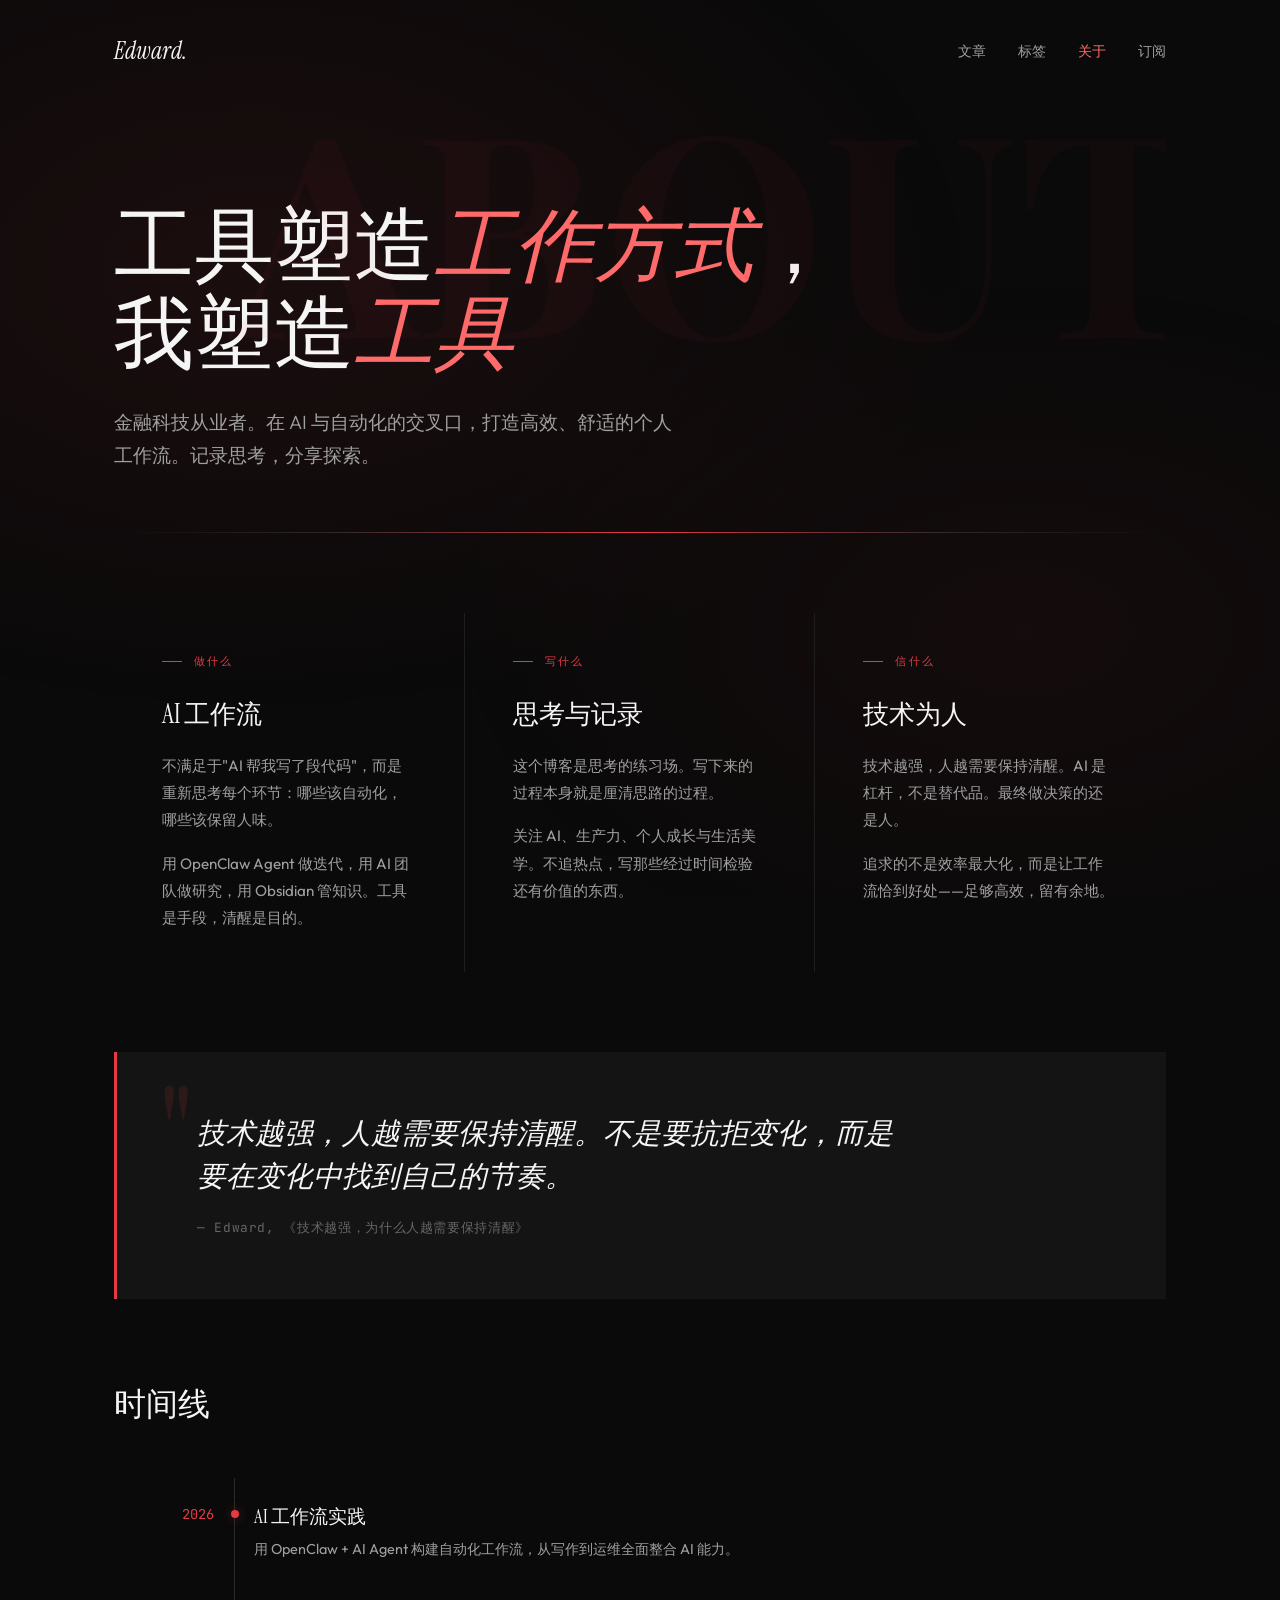
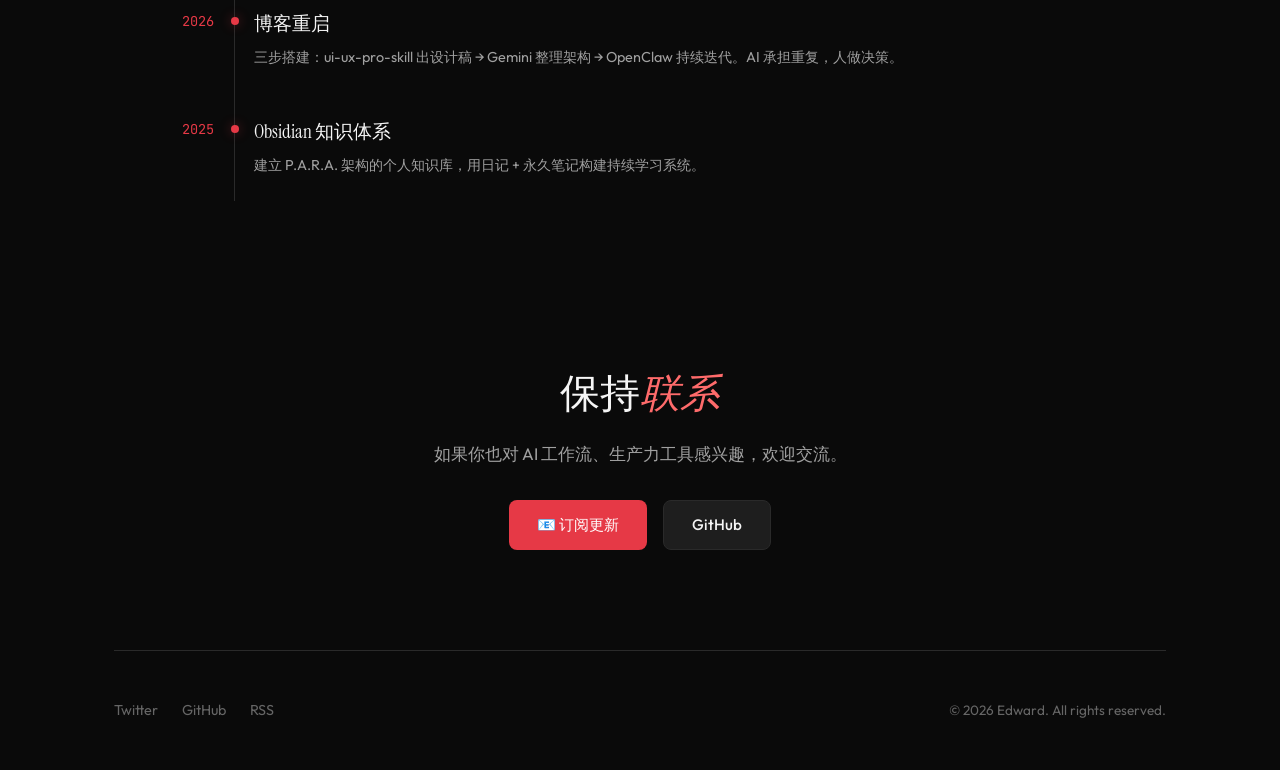
==== about.html @ d6efd21b "add: about page (editorial split design)" ====
<!DOCTYPE html>
<html lang="zh-CN">
<head>
  <meta charset="UTF-8">
  <meta name="viewport" content="width=device-width, initial-scale=1.0">
  <title>关于 Edward - Edward's Blog</title>
  <link rel="preconnect" href="https://fonts.googleapis.com">
  <link rel="preconnect" href="https://fonts.gstatic.com" crossorigin>
  <link href="https://fonts.googleapis.com/css2?family=Instrument+Serif:ital@0;1&family=Outfit:wght@300;400;500;600&family=Playfair+Display:ital,wght@0,700;1,700&family=JetBrains+Mono:wght@400;500&display=swap" rel="stylesheet">
  <link rel="stylesheet" href="assets/style.css">
  <style>
    /* ===== About Page — Editorial Split ===== */
    
    /* Override container for full-bleed sections */
    .about-page { padding: 0; }
    
    /* --- Hero: Oversized Title --- */
    .about-hero {
      padding: 100px 0 60px;
      position: relative;
      overflow: hidden;
    }
    .about-hero::before {
      content: 'ABOUT';
      position: absolute;
      top: -20px;
      right: -40px;
      font-family: 'Playfair Display', serif;
      font-size: clamp(8rem, 22vw, 20rem);
      font-weight: 700;
      color: rgba(230, 57, 70, 0.04);
      line-height: 1;
      pointer-events: none;
      user-select: none;
    }
    .about-hero-content {
      max-width: 800px;
    }
    .about-hero h1 {
      font-family: 'Instrument Serif', Georgia, serif;
      font-size: clamp(2.8rem, 7vw, 5rem);
      font-weight: 400;
      line-height: 1.1;
      margin-bottom: 28px;
    }
    .about-hero h1 em {
      font-style: italic;
      color: #ff6b6b;
    }
    .about-hero .tagline {
      font-size: 1.2rem;
      color: #a0a0a0;
      font-weight: 300;
      max-width: 560px;
      line-height: 1.7;
    }

    /* --- Divider: Animated Line --- */
    .about-divider {
      height: 1px;
      background: linear-gradient(90deg, transparent 0%, #2a2a2a 20%, #e63946 50%, #2a2a2a 80%, transparent 100%);
      margin: 0 auto;
      max-width: 1100px;
      opacity: 0;
      animation: fadeSlideIn 1s ease 0.6s forwards;
    }

    /* --- Three Column Grid --- */
    .about-grid {
      display: grid;
      grid-template-columns: 1fr 1fr 1fr;
      gap: 0;
      padding: 80px 0;
    }
    .about-col {
      padding: 40px 48px;
      border-right: 1px solid #1e1e1e;
      opacity: 0;
      transform: translateY(24px);
      animation: fadeSlideUp 0.7s ease forwards;
    }
    .about-col:nth-child(1) { animation-delay: 0.8s; }
    .about-col:nth-child(2) { animation-delay: 1.0s; }
    .about-col:nth-child(3) { animation-delay: 1.2s; border-right: none; }
    
    .about-col-label {
      font-family: 'JetBrains Mono', monospace;
      font-size: 0.7rem;
      text-transform: uppercase;
      letter-spacing: 0.2em;
      color: #e63946;
      margin-bottom: 24px;
      display: flex;
      align-items: center;
      gap: 12px;
    }
    .about-col-label::before {
      content: '';
      width: 20px;
      height: 1px;
      background: #e63946;
    }
    .about-col h3 {
      font-family: 'Instrument Serif', Georgia, serif;
      font-size: 1.6rem;
      font-weight: 400;
      margin-bottom: 16px;
      color: #f5f5f5;
    }
    .about-col p {
      color: #a0a0a0;
      font-size: 0.95rem;
      line-height: 1.8;
      margin-bottom: 16px;
    }
    .about-col p:last-child { margin-bottom: 0; }

    /* --- Quote Block --- */
    .about-quote {
      background: #141414;
      border-left: 3px solid #e63946;
      padding: 60px 80px;
      margin: 0;
      position: relative;
    }
    .about-quote::before {
      content: '"';
      font-family: 'Playfair Display', serif;
      font-size: 8rem;
      color: rgba(230, 57, 70, 0.12);
      position: absolute;
      top: 10px;
      left: 40px;
      line-height: 1;
    }
    .about-quote blockquote {
      font-family: 'Instrument Serif', Georgia, serif;
      font-size: 1.8rem;
      font-style: italic;
      line-height: 1.5;
      color: #f5f5f5;
      max-width: 700px;
      position: relative;
      z-index: 1;
    }
    .about-quote cite {
      display: block;
      margin-top: 20px;
      font-family: 'JetBrains Mono', monospace;
      font-style: normal;
      font-size: 0.8rem;
      color: #666;
      letter-spacing: 0.05em;
    }

    /* --- Timeline --- */
    .about-timeline {
      padding: 80px 0;
    }
    .about-timeline h2 {
      font-family: 'Instrument Serif', Georgia, serif;
      font-size: 2rem;
      font-weight: 400;
      margin-bottom: 48px;
      color: #f5f5f5;
    }
    .timeline-list {
      list-style: none;
      padding: 0;
      position: relative;
    }
    .timeline-list::before {
      content: '';
      position: absolute;
      left: 120px;
      top: 0;
      bottom: 0;
      width: 1px;
      background: #2a2a2a;
    }
    .timeline-item {
      display: grid;
      grid-template-columns: 100px 1fr;
      gap: 40px;
      padding: 24px 0;
      align-items: start;
    }
    .timeline-year {
      font-family: 'JetBrains Mono', monospace;
      font-size: 0.85rem;
      color: #e63946;
      text-align: right;
      padding-top: 2px;
      position: relative;
    }
    .timeline-year::after {
      content: '';
      position: absolute;
      right: -25px;
      top: 8px;
      width: 8px;
      height: 8px;
      border-radius: 50%;
      background: #e63946;
      box-shadow: 0 0 12px rgba(230, 57, 70, 0.4);
    }
    .timeline-content h4 {
      font-family: 'Instrument Serif', Georgia, serif;
      font-size: 1.2rem;
      font-weight: 400;
      color: #f5f5f5;
      margin-bottom: 6px;
    }
    .timeline-content p {
      color: #a0a0a0;
      font-size: 0.9rem;
      line-height: 1.6;
    }

    /* --- Footer CTA --- */
    .about-cta {
      text-align: center;
      padding: 80px 0 100px;
    }
    .about-cta h2 {
      font-family: 'Instrument Serif', Georgia, serif;
      font-size: 2.5rem;
      font-weight: 400;
      margin-bottom: 16px;
    }
    .about-cta h2 em {
      font-style: italic;
      color: #ff6b6b;
    }
    .about-cta p {
      color: #a0a0a0;
      font-size: 1.05rem;
      margin-bottom: 32px;
    }
    .about-cta-links {
      display: flex;
      justify-content: center;
      gap: 16px;
    }
    .about-cta-links a {
      display: inline-flex;
      align-items: center;
      gap: 8px;
      padding: 12px 28px;
      border-radius: 8px;
      text-decoration: none;
      font-size: 0.95rem;
      font-weight: 500;
      transition: all 0.25s ease;
    }
    .about-cta-links a.primary {
      background: #e63946;
      color: white;
    }
    .about-cta-links a.primary:hover {
      background: #ff6b6b;
      transform: translateY(-2px);
      box-shadow: 0 8px 24px rgba(230, 57, 70, 0.3);
    }
    .about-cta-links a.secondary {
      background: #1e1e1e;
      color: #f5f5f5;
      border: 1px solid #2a2a2a;
    }
    .about-cta-links a.secondary:hover {
      border-color: #ff6b6b;
      color: #ff6b6b;
      transform: translateY(-2px);
    }

    /* --- Animations --- */
    @keyframes fadeSlideUp {
      to { opacity: 1; transform: translateY(0); }
    }
    @keyframes fadeSlideIn {
      to { opacity: 1; }
    }

    /* --- Responsive --- */
    @media (max-width: 900px) {
      .about-grid {
        grid-template-columns: 1fr;
      }
      .about-col {
        border-right: none;
        border-bottom: 1px solid #1e1e1e;
        padding: 32px 24px;
      }
      .about-col:last-child { border-bottom: none; }
      .about-quote {
        padding: 48px 32px;
      }
      .about-quote::before {
        font-size: 5rem;
        left: 20px;
        top: 20px;
      }
      .about-quote blockquote {
        font-size: 1.4rem;
      }
      .timeline-list::before { left: 16px; }
      .timeline-item {
        grid-template-columns: 1fr;
        gap: 8px;
        padding-left: 40px;
      }
      .timeline-year {
        text-align: left;
      }
      .timeline-year::after {
        left: -28px;
        right: auto;
      }
      .about-hero::before {
        font-size: 6rem;
        right: -10px;
      }
    }
  </style>
</head>
<body>
  <div class="container">
    <header>
      <a href="index.html" class="logo">Edward.</a>
      <nav>
        <a href="index.html#posts">文章</a>
        <a href="tags.html">标签</a>
        <a href="about.html" class="active">关于</a>
        <a href="index.html#newsletter">订阅</a>
      </nav>
    </header>

    <main class="about-page">
      <!-- Hero -->
      <section class="about-hero">
        <div class="about-hero-content">
          <h1>工具塑造<em>工作方式</em>，<br>我塑造<em>工具</em></h1>
          <p class="tagline">金融科技从业者。在 AI 与自动化的交叉口，打造高效、舒适的个人工作流。记录思考，分享探索。</p>
        </div>
      </section>

      <div class="about-divider"></div>

      <!-- Three Columns -->
      <section class="about-grid">
        <div class="about-col">
          <div class="about-col-label">做什么</div>
          <h3>AI 工作流</h3>
          <p>不满足于"AI 帮我写了段代码"，而是重新思考每个环节：哪些该自动化，哪些该保留人味。</p>
          <p>用 OpenClaw Agent 做迭代，用 AI 团队做研究，用 Obsidian 管知识。工具是手段，清醒是目的。</p>
        </div>
        <div class="about-col">
          <div class="about-col-label">写什么</div>
          <h3>思考与记录</h3>
          <p>这个博客是思考的练习场。写下来的过程本身就是厘清思路的过程。</p>
          <p>关注 AI、生产力、个人成长与生活美学。不追热点，写那些经过时间检验还有价值的东西。</p>
        </div>
        <div class="about-col">
          <div class="about-col-label">信什么</div>
          <h3>技术为人</h3>
          <p>技术越强，人越需要保持清醒。AI 是杠杆，不是替代品。最终做决策的还是人。</p>
          <p>追求的不是效率最大化，而是让工作流恰到好处——足够高效，留有余地。</p>
        </div>
      </section>

      <!-- Quote -->
      <section class="about-quote">
        <blockquote>
          技术越强，人越需要保持清醒。不是要抗拒变化，而是要在变化中找到自己的节奏。
        </blockquote>
        <cite>— Edward, 《技术越强，为什么人越需要保持清醒》</cite>
      </section>

      <!-- Timeline -->
      <section class="about-timeline container">
        <h2>时间线</h2>
        <ul class="timeline-list">
          <li class="timeline-item">
            <span class="timeline-year">2026</span>
            <div class="timeline-content">
              <h4>AI 工作流实践</h4>
              <p>用 OpenClaw + AI Agent 构建自动化工作流，从写作到运维全面整合 AI 能力。</p>
            </div>
          </li>
          <li class="timeline-item">
            <span class="timeline-year">2026</span>
            <div class="timeline-content">
              <h4>博客重启</h4>
              <p>三步搭建：ui-ux-pro-skill 出设计稿 → Gemini 整理架构 → OpenClaw 持续迭代。AI 承担重复，人做决策。</p>
            </div>
          </li>
          <li class="timeline-item">
            <span class="timeline-year">2025</span>
            <div class="timeline-content">
              <h4>Obsidian 知识体系</h4>
              <p>建立 P.A.R.A. 架构的个人知识库，用日记 + 永久笔记构建持续学习系统。</p>
            </div>
          </li>
        </ul>
      </section>

      <!-- CTA -->
      <section class="about-cta">
        <h2>保持<em>联系</em></h2>
        <p>如果你也对 AI 工作流、生产力工具感兴趣，欢迎交流。</p>
        <div class="about-cta-links">
          <a href="index.html#newsletter" class="primary">📧 订阅更新</a>
          <a href="https://github.com/edwardqiu1976" class="secondary" target="_blank">GitHub</a>
        </div>
      </section>
    </main>

    <footer>
      <div class="footer-links">
        <a href="#">Twitter</a>
        <a href="https://github.com/edwardqiu1976" target="_blank">GitHub</a>
        <a href="feed.xml">RSS</a>
      </div>
      <div class="copyright">© 2026 Edward. All rights reserved.</div>
    </footer>
  </div>
</body>
</html>
---- assets/style.css ----
:root {
  --bg-primary: #0a0a0a;
  --bg-secondary: #141414;
  --bg-tertiary: #1e1e1e;
  --text-primary: #f5f5f5;
  --text-secondary: #a0a0a0;
  --text-muted: #666666;
  --accent: #e63946;
  --accent-subtle: #ff6b6b;
  --border: #2a2a2a;
  --font-display: 'Instrument Serif', Georgia, serif;
  --font-body: 'Outfit', system-ui, sans-serif;
}
* { margin: 0; padding: 0; box-sizing: border-box; }
html { scroll-behavior: smooth; }
body {
  font-family: var(--font-body);
  background: var(--bg-primary);
  color: var(--text-primary);
  line-height: 1.6;
  min-height: 100vh;
}
body::before {
  content: '';
  position: fixed;
  top: 0; left: 0; width: 100%; height: 100%;
  background-image: radial-gradient(ellipse at 20% 30%, rgba(230, 57, 70, 0.08) 0%, transparent 50%),
    radial-gradient(ellipse at 80% 70%, rgba(230, 57, 70, 0.05) 0%, transparent 40%);
  pointer-events: none;
  z-index: -1;
}
.container { max-width: 1100px; margin: 0 auto; padding: 0 24px; }
header { padding: 32px 0; display: flex; justify-content: space-between; align-items: center; }
.logo { font-family: var(--font-display); font-size: 1.5rem; font-style: italic; color: var(--text-primary); text-decoration: none; }
nav { display: flex; gap: 32px; }
nav a { color: var(--text-secondary); text-decoration: none; font-size: 0.9rem; font-weight: 400; transition: color 0.2s ease; }
nav a:hover { color: var(--text-primary); }
.hero { padding: 80px 0 120px; }
.hero h1 { font-family: var(--font-display); font-size: clamp(3rem, 8vw, 5.5rem); font-weight: 400; line-height: 1.1; margin-bottom: 24px; max-width: 800px; }
.hero h1 em { font-style: italic; color: var(--accent-subtle); }
.hero p { font-size: 1.25rem; color: var(--text-secondary); max-width: 600px; font-weight: 300; }
.bento-grid { display: grid; grid-template-columns: repeat(12, 1fr); gap: 16px; padding: 40px 0 120px; }
.bento-item { background: var(--bg-secondary); border: 1px solid var(--border); border-radius: 12px; padding: 32px; transition: transform 0.3s ease, border-color 0.3s ease; }
.bento-item:hover { transform: translateY(-4px); border-color: var(--text-muted); }
.bento-item.featured { grid-column: span 8; }
.bento-item.stats { grid-column: span 4; }
.bento-item.post { grid-column: span 4; }
.bento-item.about { grid-column: span 4; }
.bento-item h3 { font-size: 0.75rem; text-transform: uppercase; letter-spacing: 0.1em; color: var(--text-muted); margin-bottom: 16px; }
.bento-item h2 { font-family: var(--font-display); font-size: 1.75rem; font-weight: 400; margin-bottom: 12px; line-height: 1.3; }
.bento-item h2 a { color: var(--text-primary); text-decoration: none; transition: color 0.2s ease; }
.bento-item h2 a:hover { color: var(--accent-subtle); }
.bento-item p { color: var(--text-secondary); font-size: 0.95rem; line-height: 1.7; }
.meta { display: flex; gap: 16px; margin-top: 16px; font-size: 0.8rem; color: var(--text-muted); }
.tag { background: var(--bg-tertiary); padding: 4px 12px; border-radius: 100px; font-size: 0.75rem; }
.stat-grid { display: grid; grid-template-columns: 1fr 1fr; gap: 24px; }
.stat-item { text-align: center; }
.stat-number { font-family: var(--font-display); font-size: 3rem; color: var(--accent-subtle); line-height: 1; }
.stat-label { font-size: 0.8rem; color: var(--text-muted); margin-top: 8px; }
.newsletter { background: var(--bg-secondary); border: 1px solid var(--border); border-radius: 12px; padding: 48px; text-align: center; margin-bottom: 80px; }
.newsletter h2 { font-family: var(--font-display); font-size: 2rem; margin-bottom: 12px; }
.newsletter p { color: var(--text-secondary); margin-bottom: 24px; }
.form-group { display: flex; gap: 12px; max-width: 480px; margin: 0 auto; }
input[type="email"] { flex: 1; background: var(--bg-tertiary); border: 1px solid var(--border); border-radius: 8px; padding: 14px 20px; color: var(--text-primary); font-size: 1rem; font-family: var(--font-body); outline: none; transition: border-color 0.2s ease; }
input[type="email"]:focus { border-color: var(--accent); }
input[type="email"]::placeholder { color: var(--text-muted); }
button { background: var(--accent); color: white; border: none; border-radius: 8px; padding: 14px 32px; font-size: 1rem; font-weight: 500; cursor: pointer; transition: background 0.2s ease, transform 0.1s ease; }
button:hover { background: var(--accent-subtle); }
button:active { transform: scale(0.98); }
footer { border-top: 1px solid var(--border); padding: 48px 0; display: flex; justify-content: space-between; align-items: center; }
.footer-links { display: flex; gap: 24px; }
.footer-links a { color: var(--text-muted); text-decoration: none; font-size: 0.9rem; transition: color 0.2s ease; }
.footer-links a:hover { color: var(--text-primary); }
.copyright { color: var(--text-muted); font-size: 0.85rem; }
@media (max-width: 768px) {
  .bento-item.featured, .bento-item.stats, .bento-item.post, .bento-item.about { grid-column: span 12; }
  .hero { padding: 60px 0 80px; }
  .form-group { flex-direction: column; }
  header { flex-direction: column; gap: 20px; }
  nav { gap: 20px; }
  footer { flex-direction: column; gap: 24px; text-align: center; }
}
/* Article Details Specific Styling */
.article-content { max-width: 700px; margin: 0 auto; padding: 80px 0; }
.article-content h1 { font-family: var(--font-display); font-size: 3.5rem; line-height: 1.1; margin-bottom: 24px; }
.article-content .meta { margin-bottom: 48px; }
.article-content img { max-width: 100%; border-radius: 12px; margin: 32px 0; }
.content-body p { font-size: 1.1rem; margin-bottom: 24px; color: var(--text-secondary); }
.content-body h2 { font-family: var(--font-display); font-size: 2rem; margin: 40px 0 20px; }
.content-body code { background: var(--bg-tertiary); padding: 2px 6px; border-radius: 4px; font-family: monospace; }
.back-link { display: inline-block; margin-bottom: 40px; color: var(--text-muted); text-decoration: none; transition: color 0.2s; }
.back-link:hover { color: var(--accent-subtle); }

/* Nav active state */
nav a.active { color: var(--accent-subtle); font-weight: 500; }

/* Tags Page */
.tags-page { padding: 60px 0 120px; }
.tags-title { font-family: var(--font-display); font-size: clamp(2.5rem, 6vw, 4rem); font-weight: 400; margin-bottom: 12px; }
.tags-subtitle { color: var(--text-secondary); font-size: 1.1rem; margin-bottom: 40px; font-weight: 300; }

/* Tag Pills */
.tag-pills { display: flex; flex-wrap: wrap; gap: 12px; margin-bottom: 64px; padding-bottom: 48px; border-bottom: 1px solid var(--border); }
.tag-pill { display: inline-flex; align-items: center; gap: 8px; background: var(--bg-secondary); border: 1px solid var(--border); border-radius: 100px; padding: 10px 20px; text-decoration: none; color: var(--text-secondary); font-size: 0.9rem; transition: all 0.2s ease; }
.tag-pill:hover { border-color: var(--accent-subtle); color: var(--text-primary); transform: translateY(-2px); }
.tag-pill .count { background: var(--bg-tertiary); padding: 2px 8px; border-radius: 100px; font-size: 0.75rem; color: var(--text-muted); }
.tag-pill:hover .count { background: var(--accent); color: white; }

/* Tag Groups */
.tag-group { margin-bottom: 56px; }
.tag-group-header { display: flex; align-items: baseline; gap: 16px; margin-bottom: 24px; padding-bottom: 12px; border-bottom: 1px solid var(--border); }
.tag-group-header h2 { font-family: var(--font-display); font-size: 1.75rem; font-weight: 400; }
.tag-group-header .post-count { color: var(--text-muted); font-size: 0.85rem; }

/* Tag Post List */
.tag-post-list { display: flex; flex-direction: column; gap: 0; }
.tag-post-item { display: flex; justify-content: space-between; align-items: baseline; padding: 16px 0; border-bottom: 1px solid var(--border); transition: padding-left 0.2s ease; }
.tag-post-item:last-child { border-bottom: none; }
.tag-post-item:hover { padding-left: 8px; }
.tag-post-item a { color: var(--text-primary); text-decoration: none; font-size: 1.05rem; font-weight: 400; transition: color 0.2s ease; }
.tag-post-item a:hover { color: var(--accent-subtle); }
.tag-post-item .post-date { color: var(--text-muted); font-size: 0.85rem; white-space: nowrap; margin-left: 24px; }

/* Tags Page Responsive */
@media (max-width: 768px) {
  .tag-post-item { flex-direction: column; gap: 4px; }
  .tag-post-item .post-date { margin-left: 0; }
}
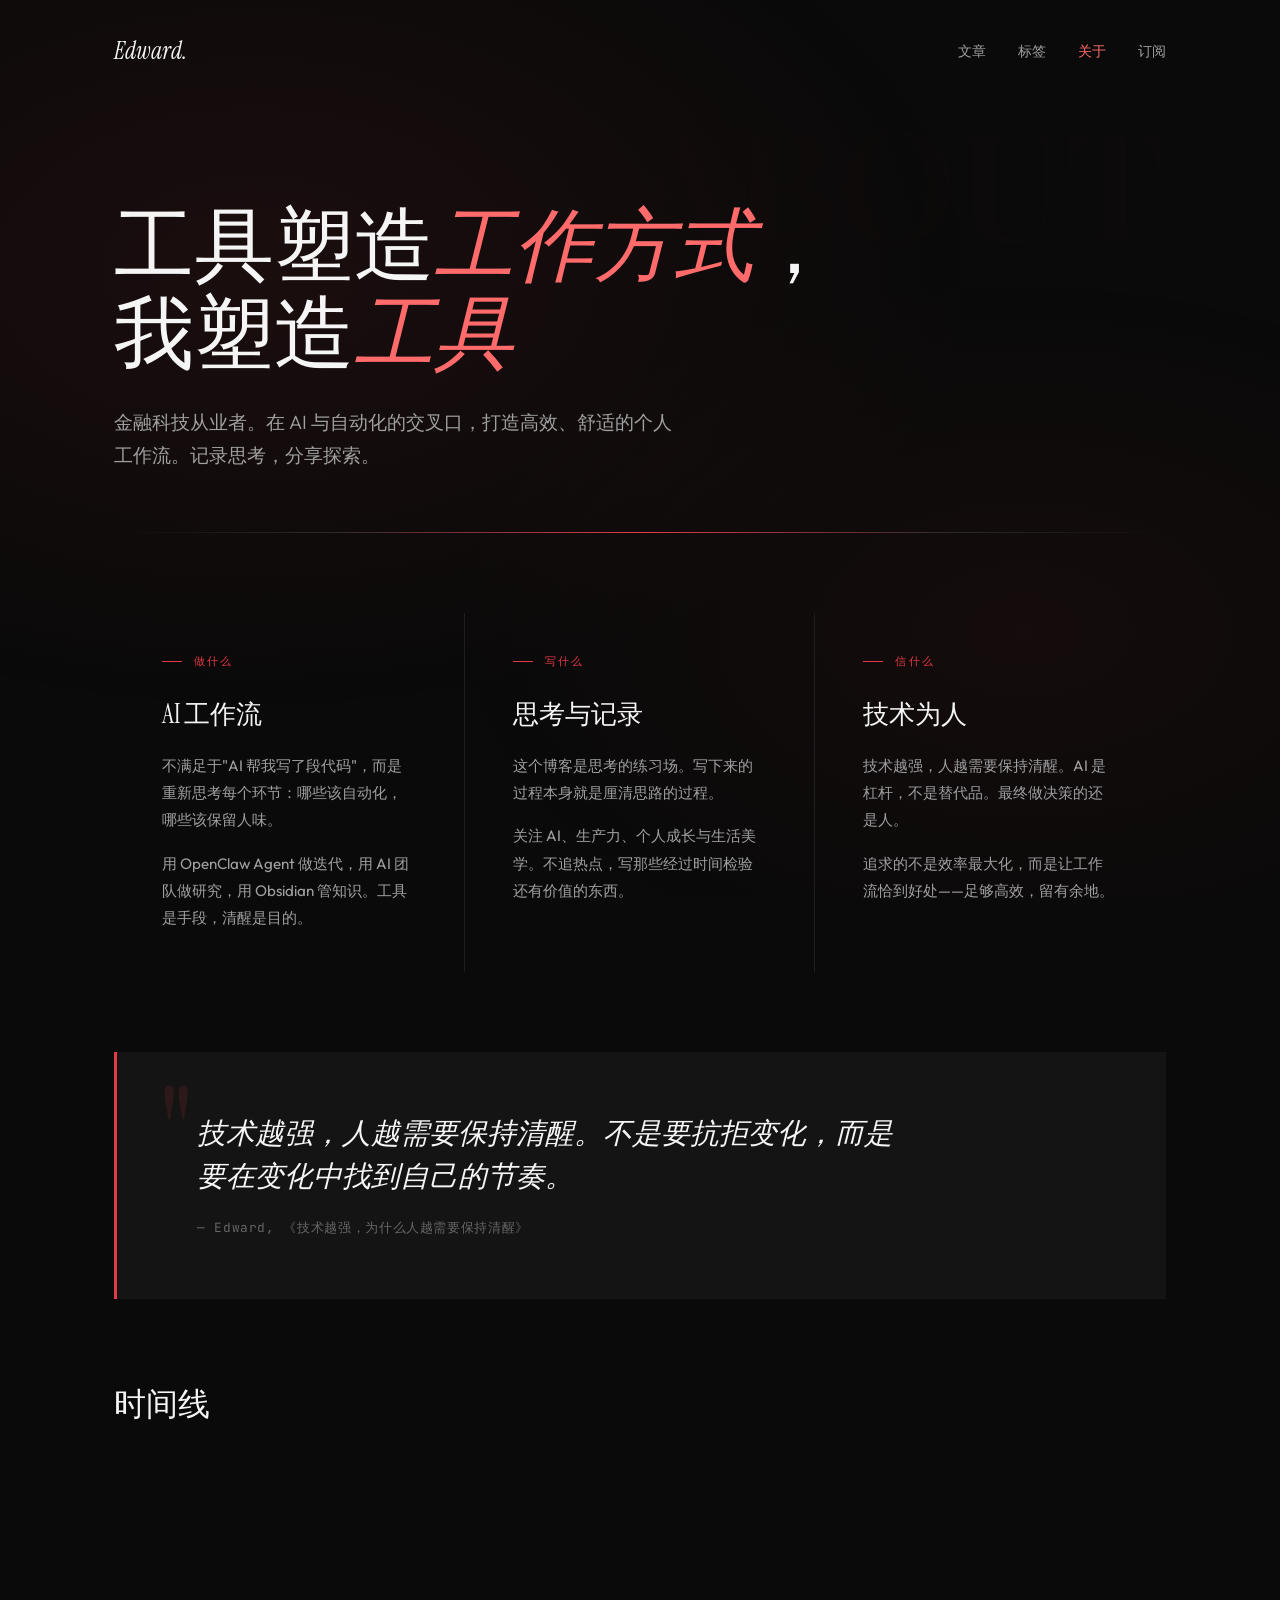
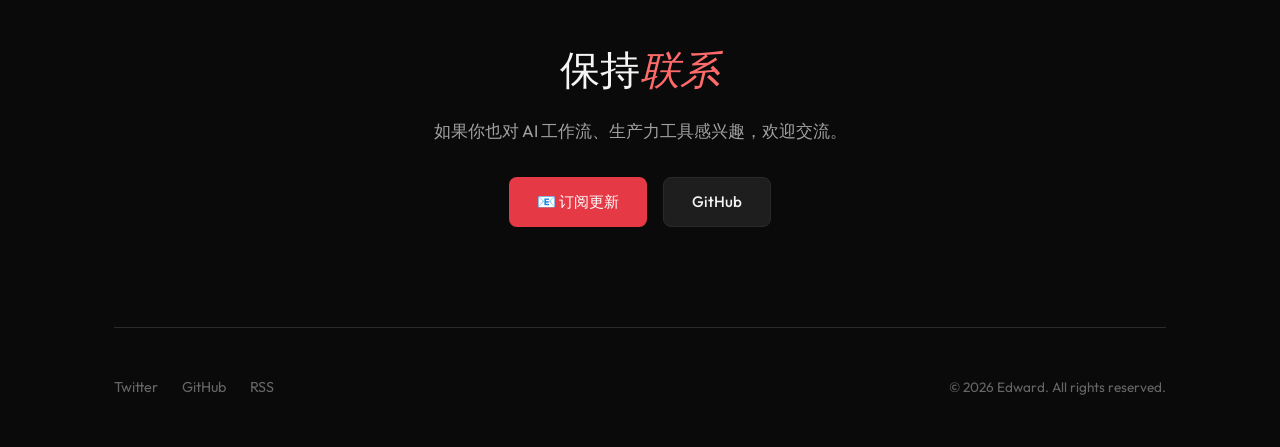
==== commit d3640c23: "fix: 时间线自动从文章生成+调小ABOUT水印" ====
--- a/about.html
+++ b/about.html
@@ -23,15 +23,16 @@
     .about-hero::before {
       content: 'ABOUT';
       position: absolute;
-      top: -20px;
-      right: -40px;
+      top: 0;
+      right: 0;
       font-family: 'Playfair Display', serif;
-      font-size: clamp(8rem, 22vw, 20rem);
+      font-size: clamp(4rem, 12vw, 10rem);
       font-weight: 700;
-      color: rgba(230, 57, 70, 0.04);
+      color: rgba(230, 57, 70, 0.03);
       line-height: 1;
       pointer-events: none;
       user-select: none;
+      opacity: 0.5;
     }
     .about-hero-content {
       max-width: 800px;
@@ -210,6 +211,14 @@
       font-weight: 400;
       color: #f5f5f5;
       margin-bottom: 6px;
+    }
+    .timeline-content h4 a {
+      color: inherit;
+      text-decoration: none;
+      transition: color 0.2s ease;
+    }
+    .timeline-content h4 a:hover {
+      color: #ff6b6b;
     }
     .timeline-content p {
       color: #a0a0a0;
@@ -379,29 +388,7 @@
       <!-- Timeline -->
       <section class="about-timeline container">
         <h2>时间线</h2>
-        <ul class="timeline-list">
-          <li class="timeline-item">
-            <span class="timeline-year">2026</span>
-            <div class="timeline-content">
-              <h4>AI 工作流实践</h4>
-              <p>用 OpenClaw + AI Agent 构建自动化工作流，从写作到运维全面整合 AI 能力。</p>
-            </div>
-          </li>
-          <li class="timeline-item">
-            <span class="timeline-year">2026</span>
-            <div class="timeline-content">
-              <h4>博客重启</h4>
-              <p>三步搭建：ui-ux-pro-skill 出设计稿 → Gemini 整理架构 → OpenClaw 持续迭代。AI 承担重复，人做决策。</p>
-            </div>
-          </li>
-          <li class="timeline-item">
-            <span class="timeline-year">2025</span>
-            <div class="timeline-content">
-              <h4>Obsidian 知识体系</h4>
-              <p>建立 P.A.R.A. 架构的个人知识库，用日记 + 永久笔记构建持续学习系统。</p>
-            </div>
-          </li>
-        </ul>
+        <!-- TIMELINE_PLACEHOLDER -->
       </section>
 
       <!-- CTA -->
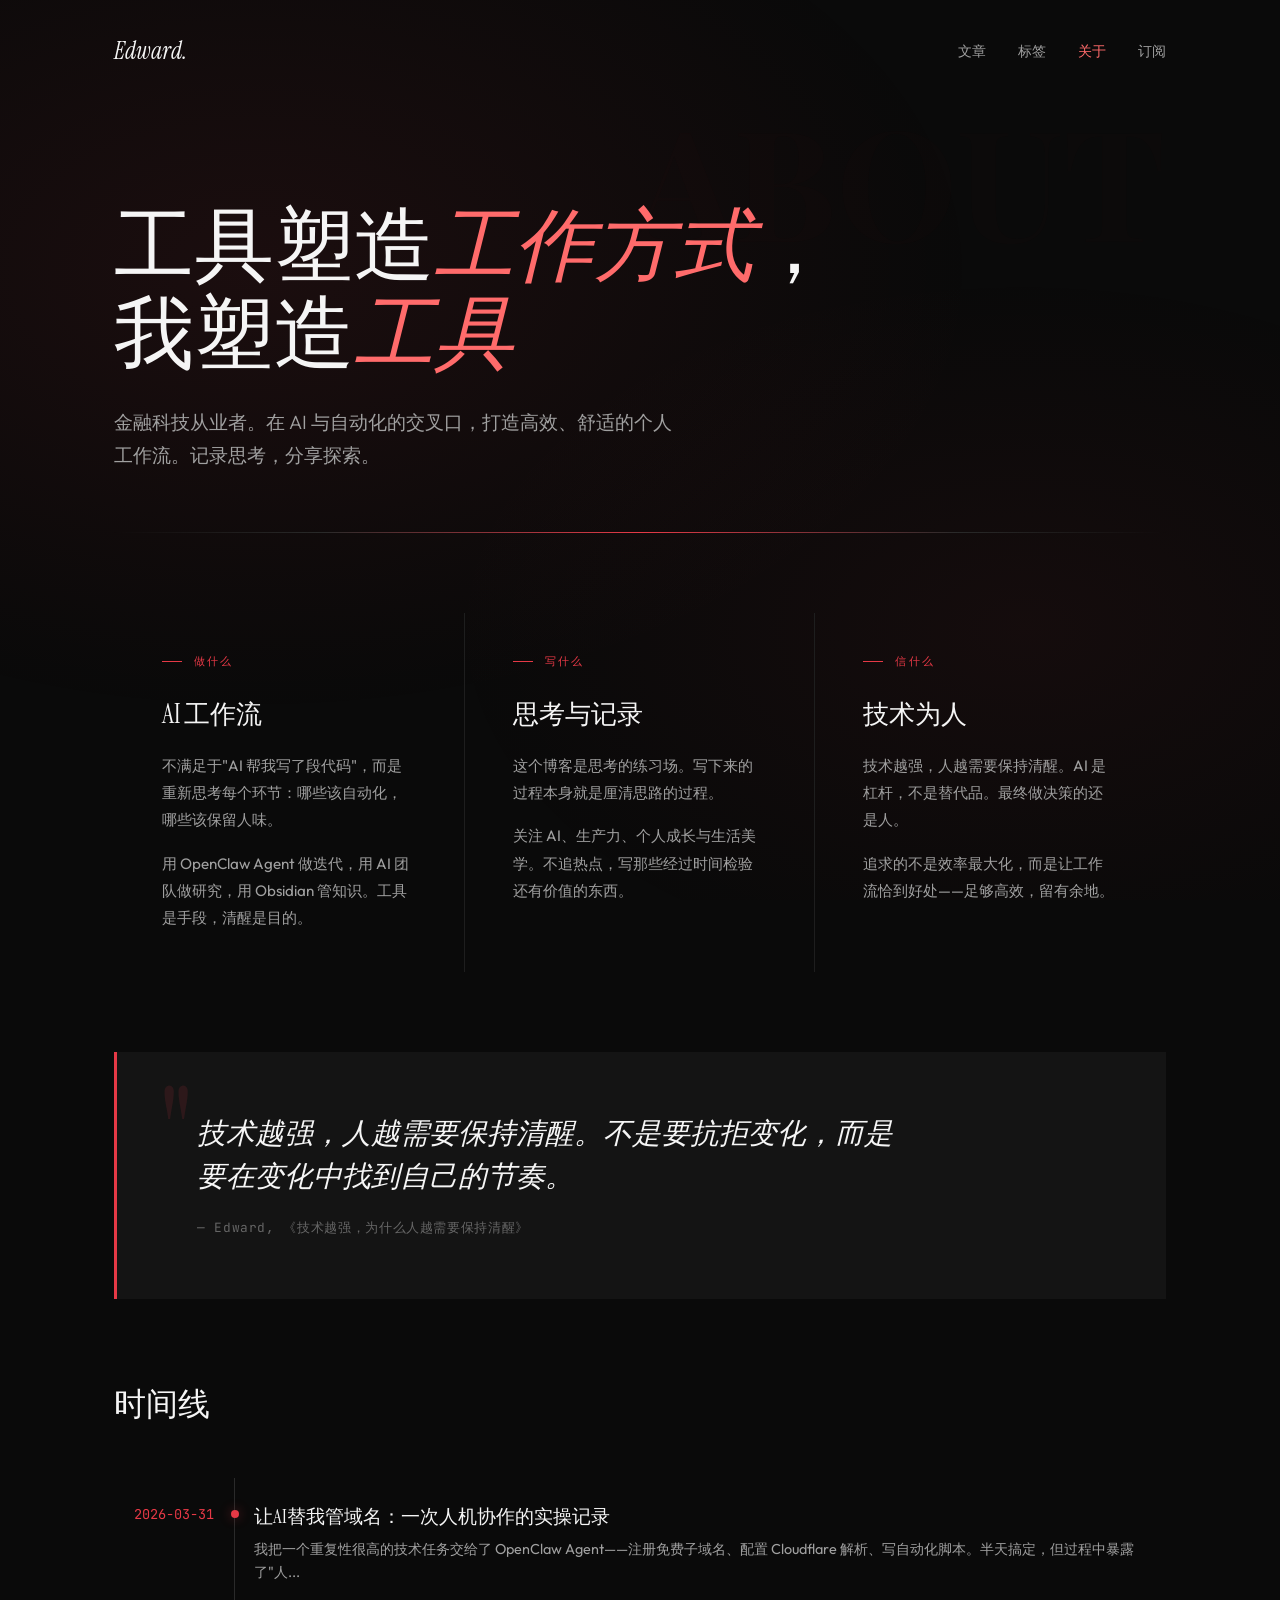
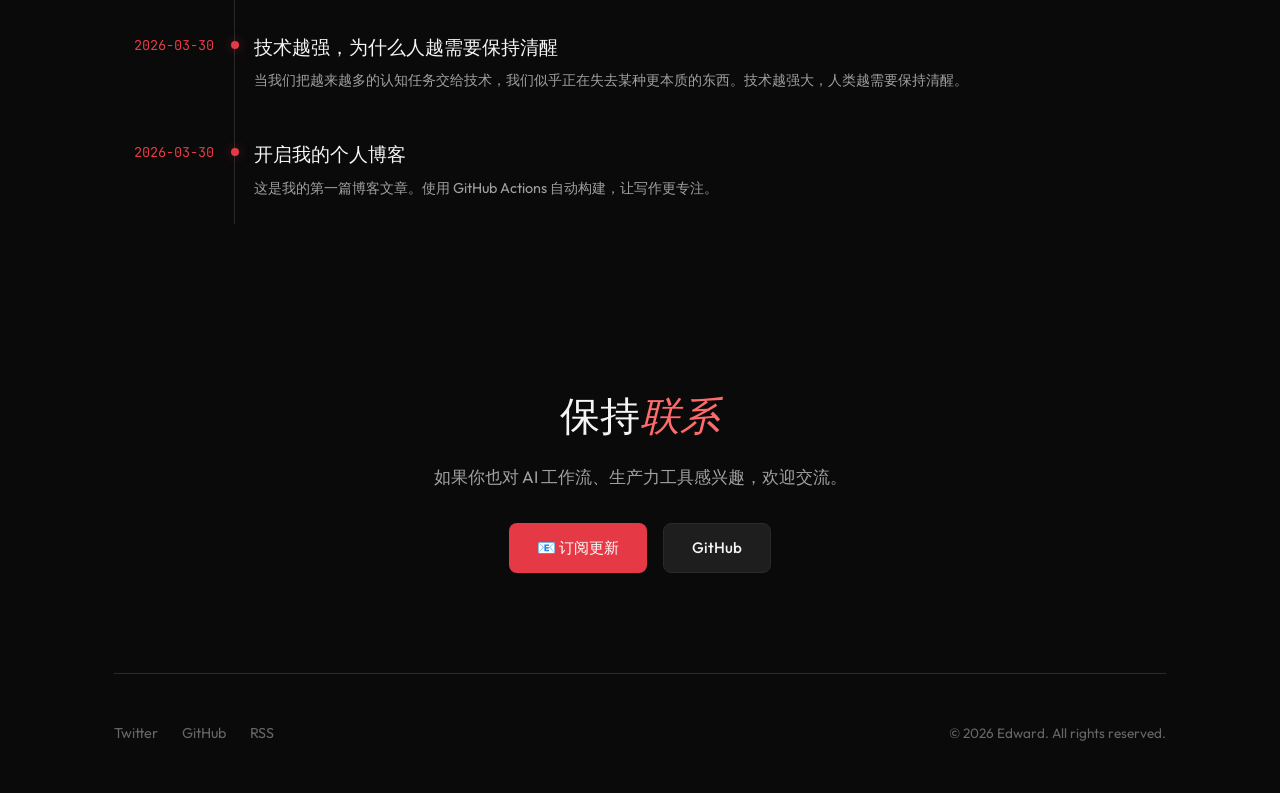
==== commit 8ed4e5ec: "Deploying to gh-pages from @ edwardqiu1976/edwardqiu1976.github.io@d3640c235b90f4f0620352082acb7d2c3" ====
--- a/about.html
+++ b/about.html
@@ -388,7 +388,29 @@
       <!-- Timeline -->
       <section class="about-timeline container">
         <h2>时间线</h2>
-        <!-- TIMELINE_PLACEHOLDER -->
+        <ul class="timeline-list">
+          <li class="timeline-item">
+            <span class="timeline-year">2026-03-31</span>
+            <div class="timeline-content">
+              <h4><a href="posts/零成本域名管理.html">让AI替我管域名：一次人机协作的实操记录</a></h4>
+              <p>我把一个重复性很高的技术任务交给了 OpenClaw Agent——注册免费子域名、配置 Cloudflare 解析、写自动化脚本。半天搞定，但过程中暴露了"人...</p>
+            </div>
+          </li>
+          <li class="timeline-item">
+            <span class="timeline-year">2026-03-30</span>
+            <div class="timeline-content">
+              <h4><a href="posts/技术越强为什么人越需要保持清醒.html">技术越强，为什么人越需要保持清醒</a></h4>
+              <p>当我们把越来越多的认知任务交给技术，我们似乎正在失去某种更本质的东西。技术越强大，人类越需要保持清醒。</p>
+            </div>
+          </li>
+          <li class="timeline-item">
+            <span class="timeline-year">2026-03-30</span>
+            <div class="timeline-content">
+              <h4><a href="posts/hello-world.html">开启我的个人博客</a></h4>
+              <p>这是我的第一篇博客文章。使用 GitHub Actions 自动构建，让写作更专注。</p>
+            </div>
+          </li>
+        </ul>
       </section>
 
       <!-- CTA -->
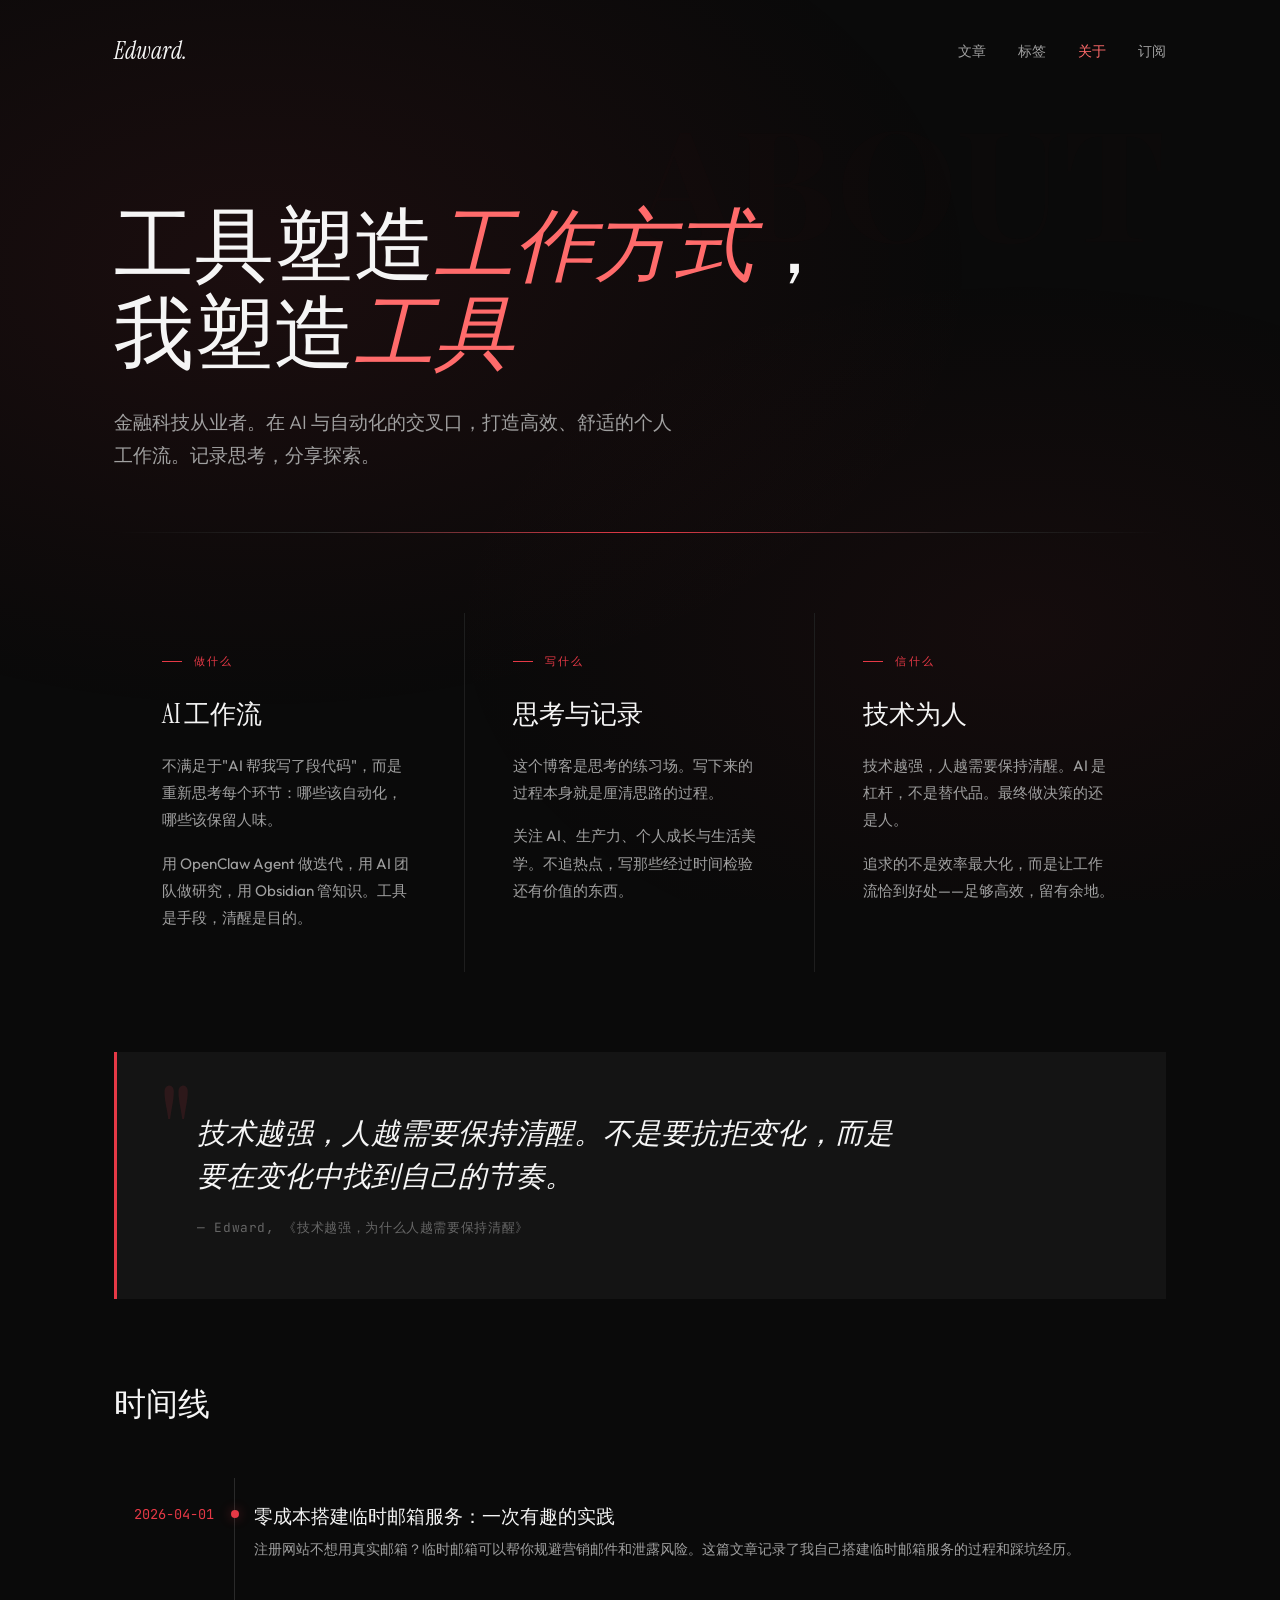
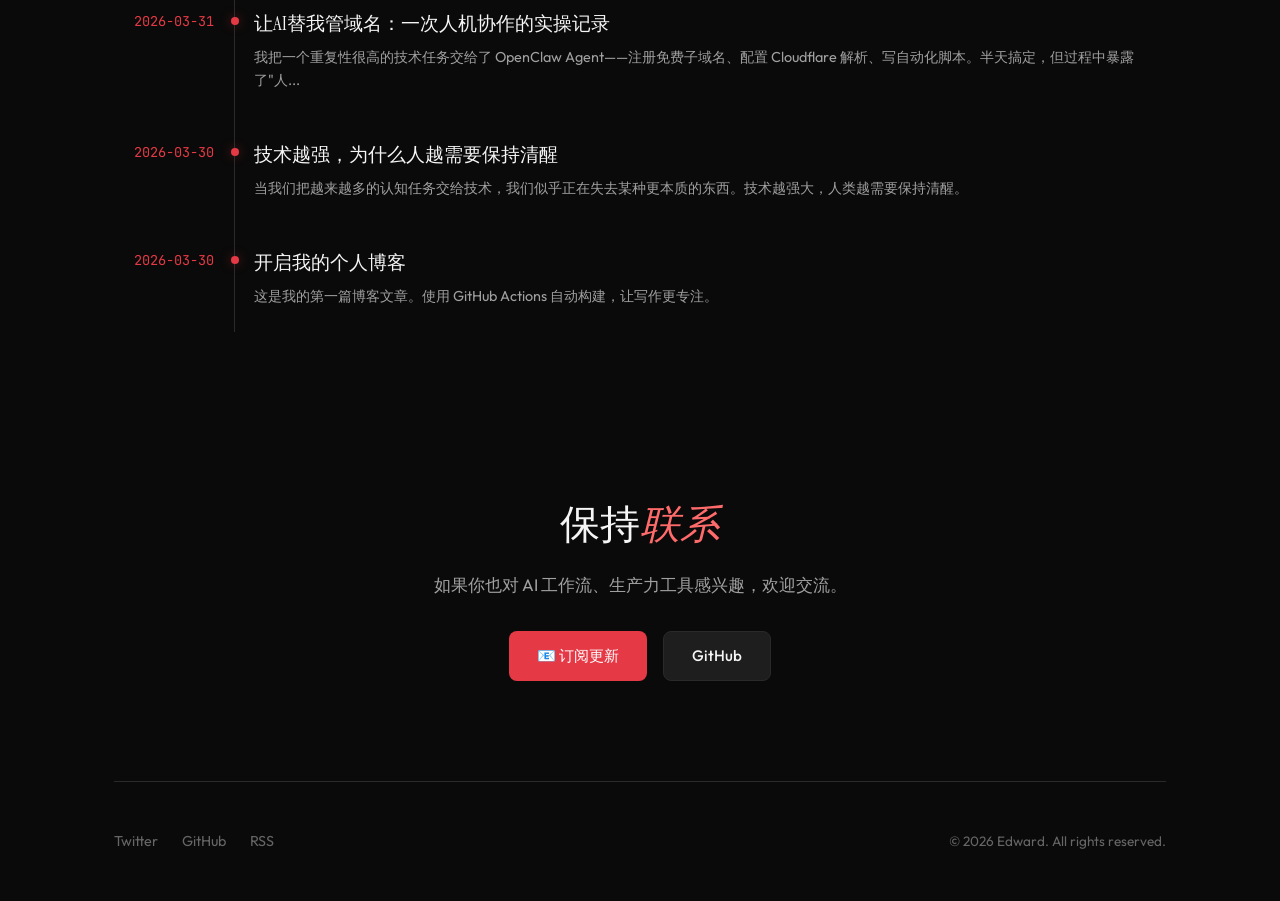
==== commit 86f1ee45: "Deploying to gh-pages from @ edwardqiu1976/edwardqiu1976.github.io@8eda7f4ecd63debc119204dbae7a4a1e5" ====
--- a/about.html
+++ b/about.html
@@ -389,6 +389,13 @@
       <section class="about-timeline container">
         <h2>时间线</h2>
         <ul class="timeline-list">
+          <li class="timeline-item">
+            <span class="timeline-year">2026-04-01</span>
+            <div class="timeline-content">
+              <h4><a href="posts/零成本搭建临时邮箱服务.html">零成本搭建临时邮箱服务：一次有趣的实践</a></h4>
+              <p>注册网站不想用真实邮箱？临时邮箱可以帮你规避营销邮件和泄露风险。这篇文章记录了我自己搭建临时邮箱服务的过程和踩坑经历。</p>
+            </div>
+          </li>
           <li class="timeline-item">
             <span class="timeline-year">2026-03-31</span>
             <div class="timeline-content">
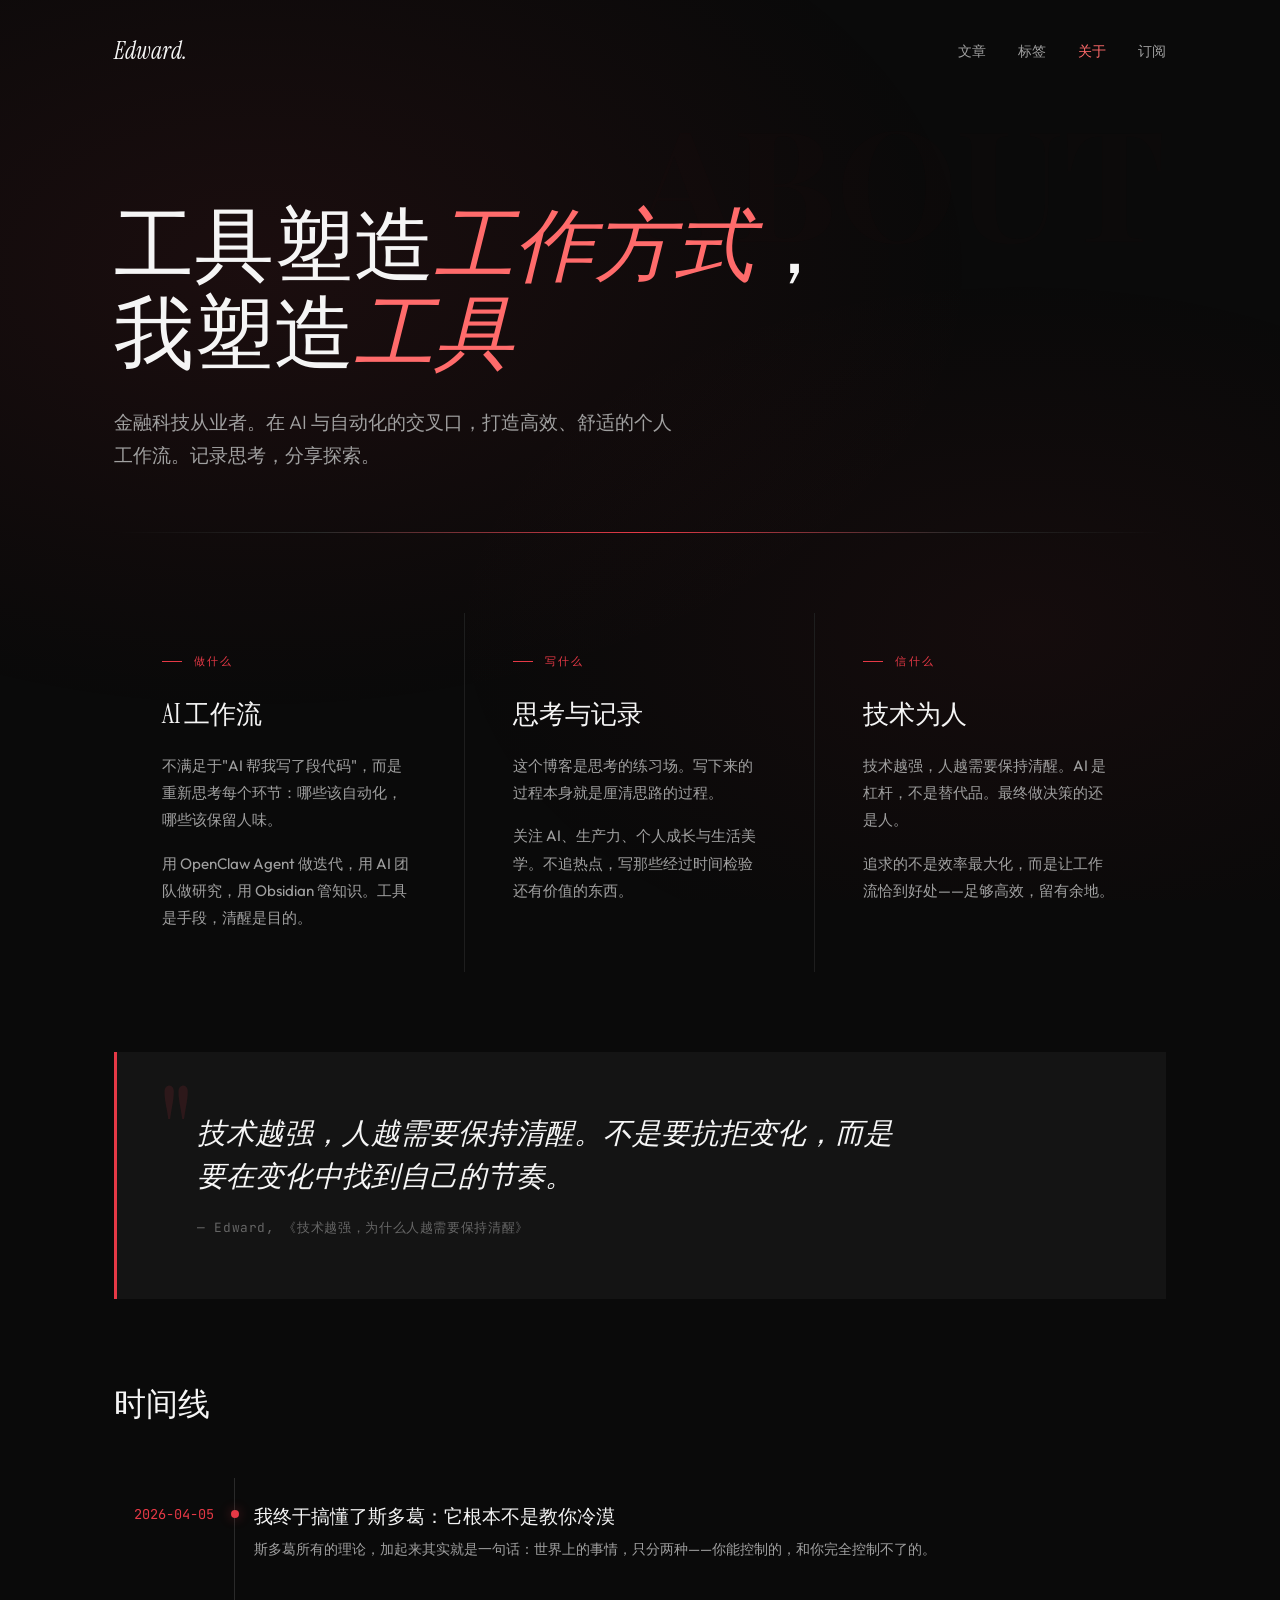
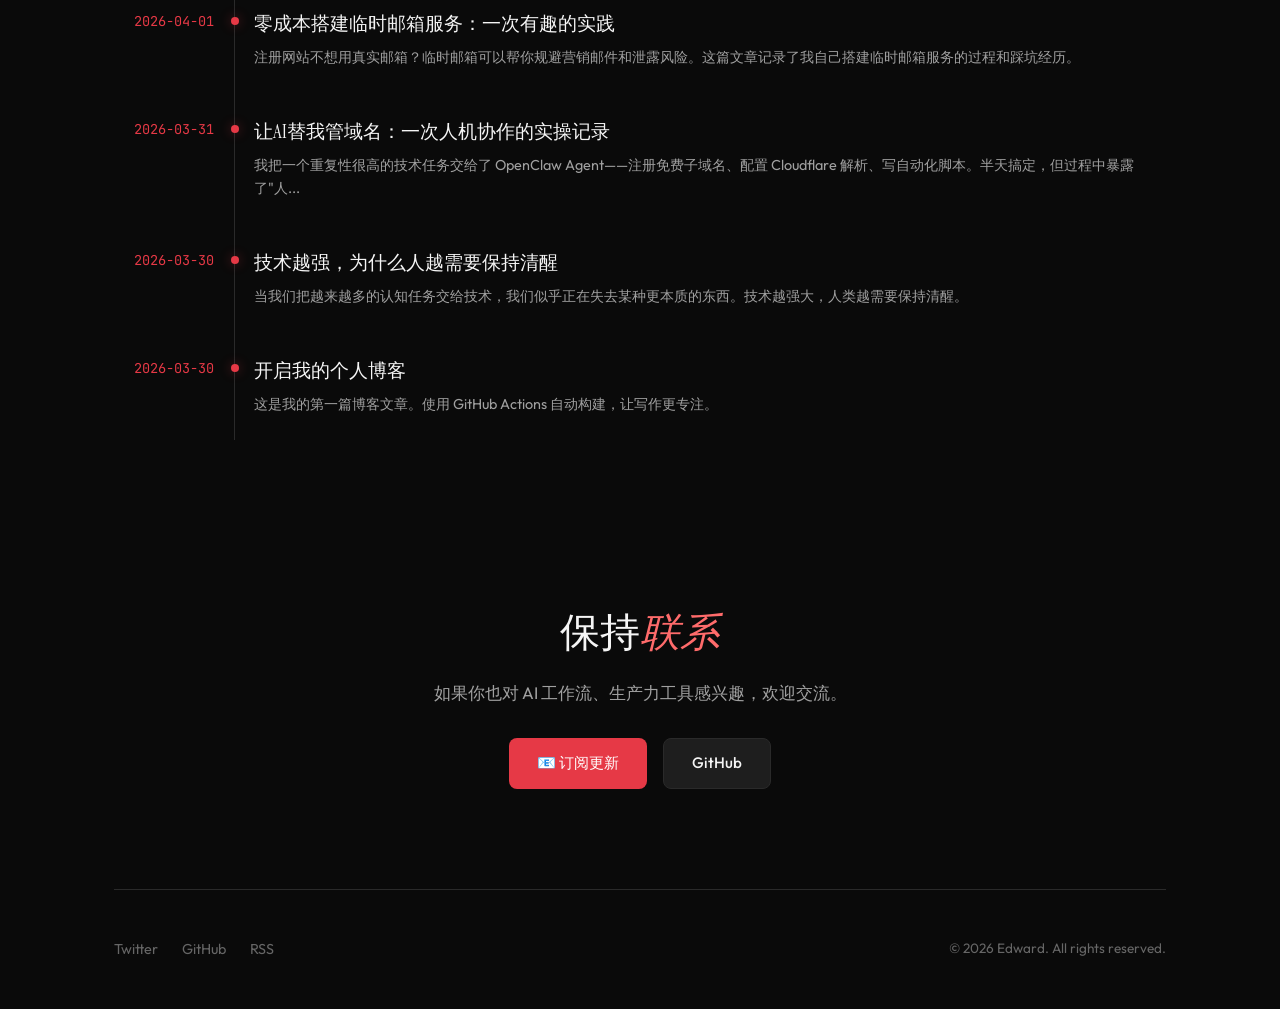
==== commit c2d8db7b: "Deploying to gh-pages from @ edwardqiu1976/edwardqiu1976.github.io@8b42d0a491f4e261a5b73ad1fd09c912a" ====
--- a/about.html
+++ b/about.html
@@ -389,6 +389,13 @@
       <section class="about-timeline container">
         <h2>时间线</h2>
         <ul class="timeline-list">
+          <li class="timeline-item">
+            <span class="timeline-year">2026-04-05</span>
+            <div class="timeline-content">
+              <h4><a href="posts/我终于搞懂了斯多葛.html">我终于搞懂了斯多葛：它根本不是教你冷漠</a></h4>
+              <p>斯多葛所有的理论，加起来其实就是一句话：世界上的事情，只分两种——你能控制的，和你完全控制不了的。</p>
+            </div>
+          </li>
           <li class="timeline-item">
             <span class="timeline-year">2026-04-01</span>
             <div class="timeline-content">
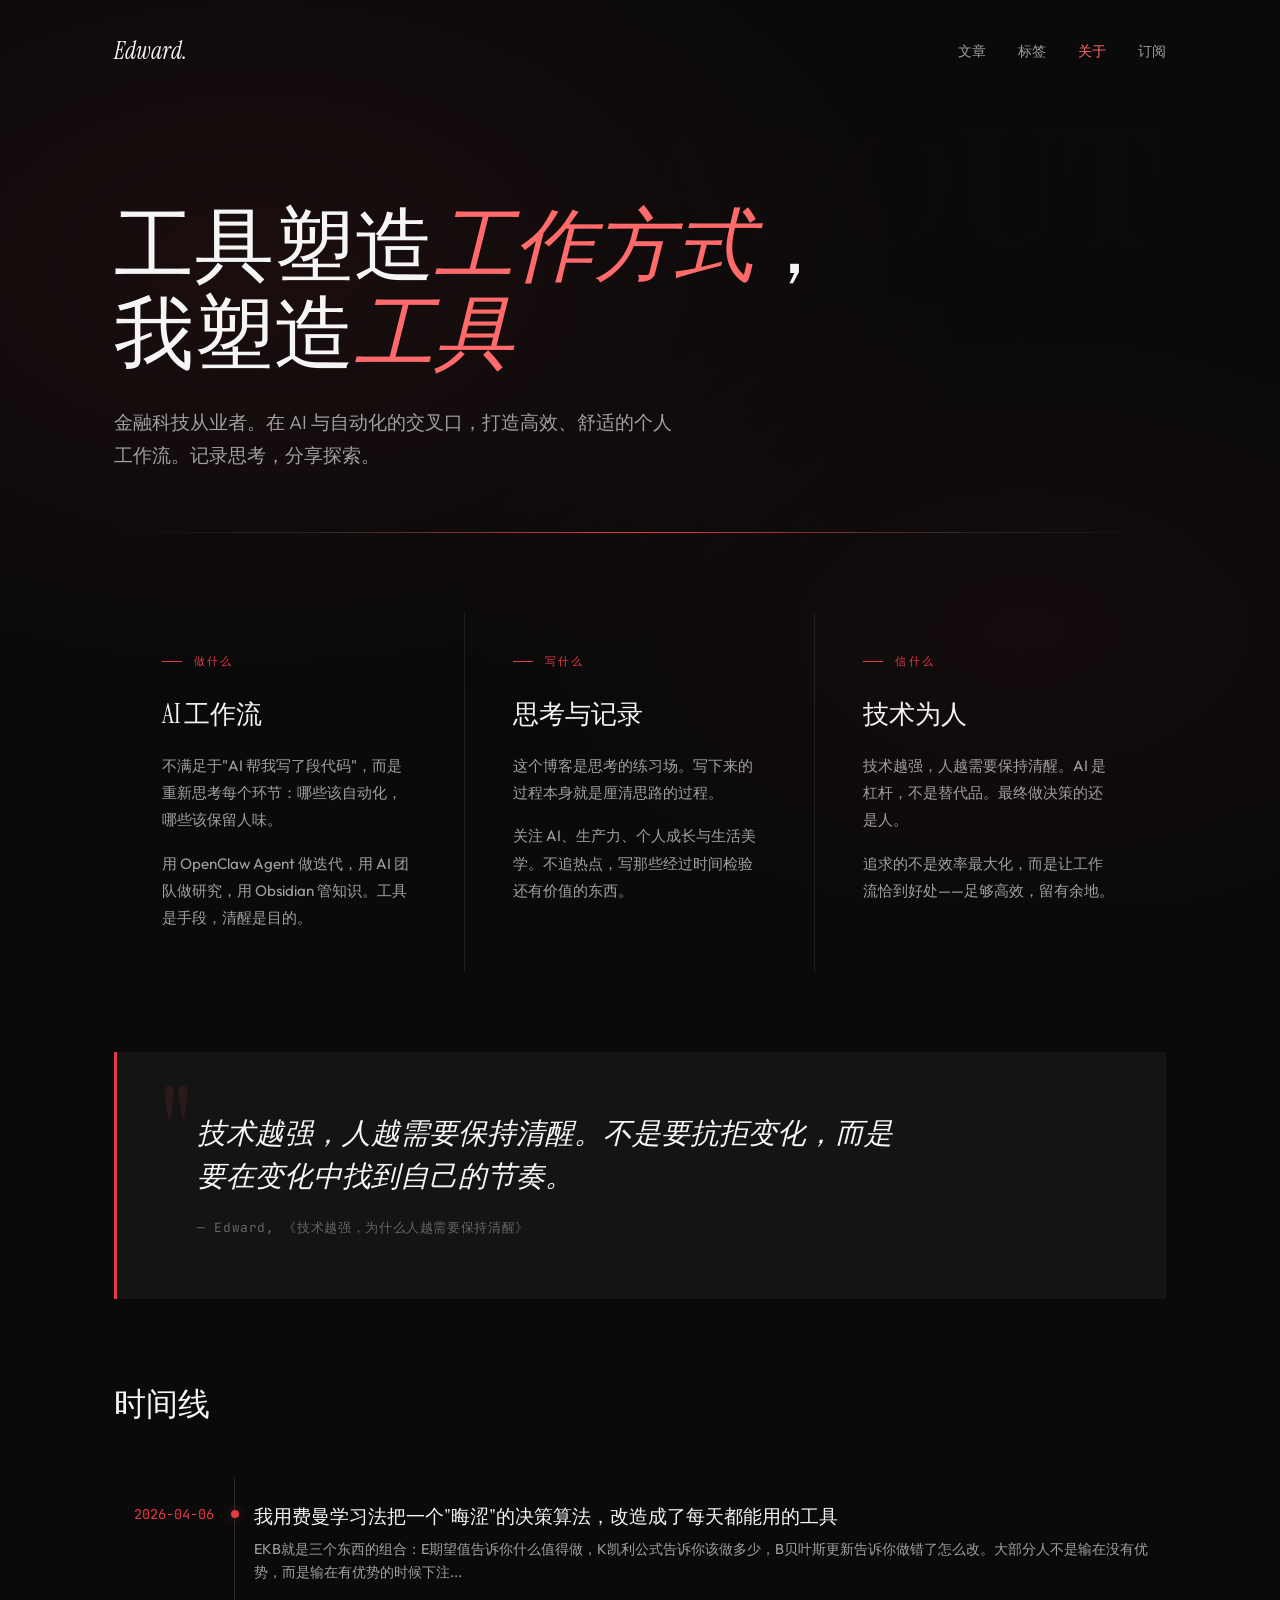
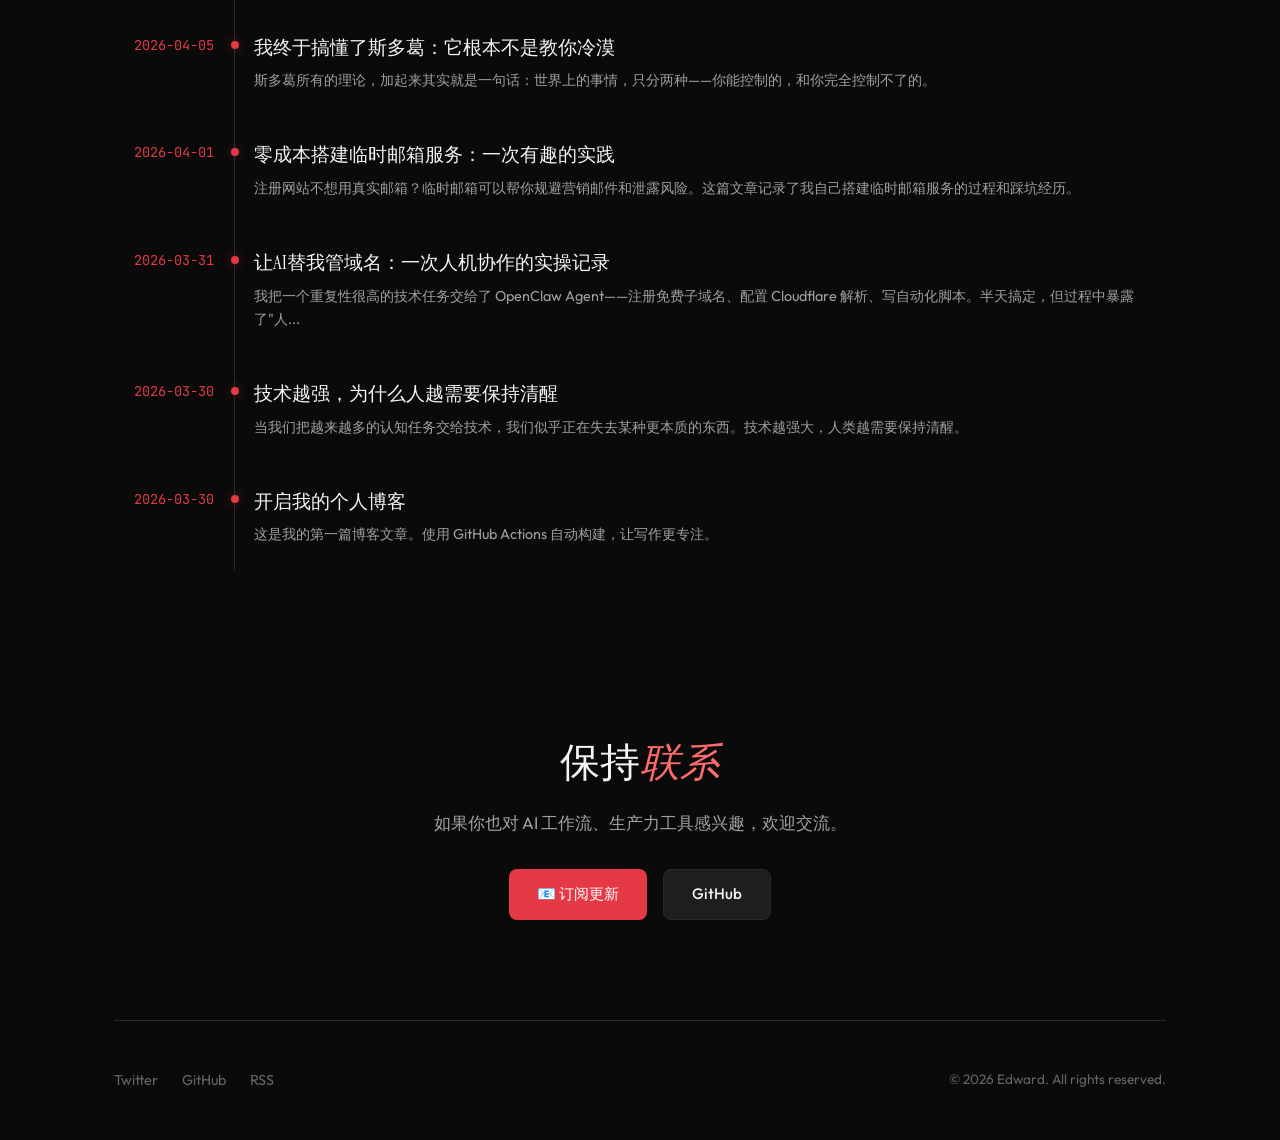
==== commit db23eaad: "Deploying to gh-pages from @ edwardqiu1976/edwardqiu1976.github.io@0f2267b4762670ba12603f20d1a641b1a" ====
--- a/about.html
+++ b/about.html
@@ -390,6 +390,13 @@
         <h2>时间线</h2>
         <ul class="timeline-list">
           <li class="timeline-item">
+            <span class="timeline-year">2026-04-06</span>
+            <div class="timeline-content">
+              <h4><a href="posts/我用费曼学习法把EKB决策算法改造成每天都能用的工具.html">我用费曼学习法把一个"晦涩"的决策算法，改造成了每天都能用的工具</a></h4>
+              <p>EKB就是三个东西的组合：E期望值告诉你什么值得做，K凯利公式告诉你该做多少，B贝叶斯更新告诉你做错了怎么改。大部分人不是输在没有优势，而是输在有优势的时候下注...</p>
+            </div>
+          </li>
+          <li class="timeline-item">
             <span class="timeline-year">2026-04-05</span>
             <div class="timeline-content">
               <h4><a href="posts/我终于搞懂了斯多葛.html">我终于搞懂了斯多葛：它根本不是教你冷漠</a></h4>
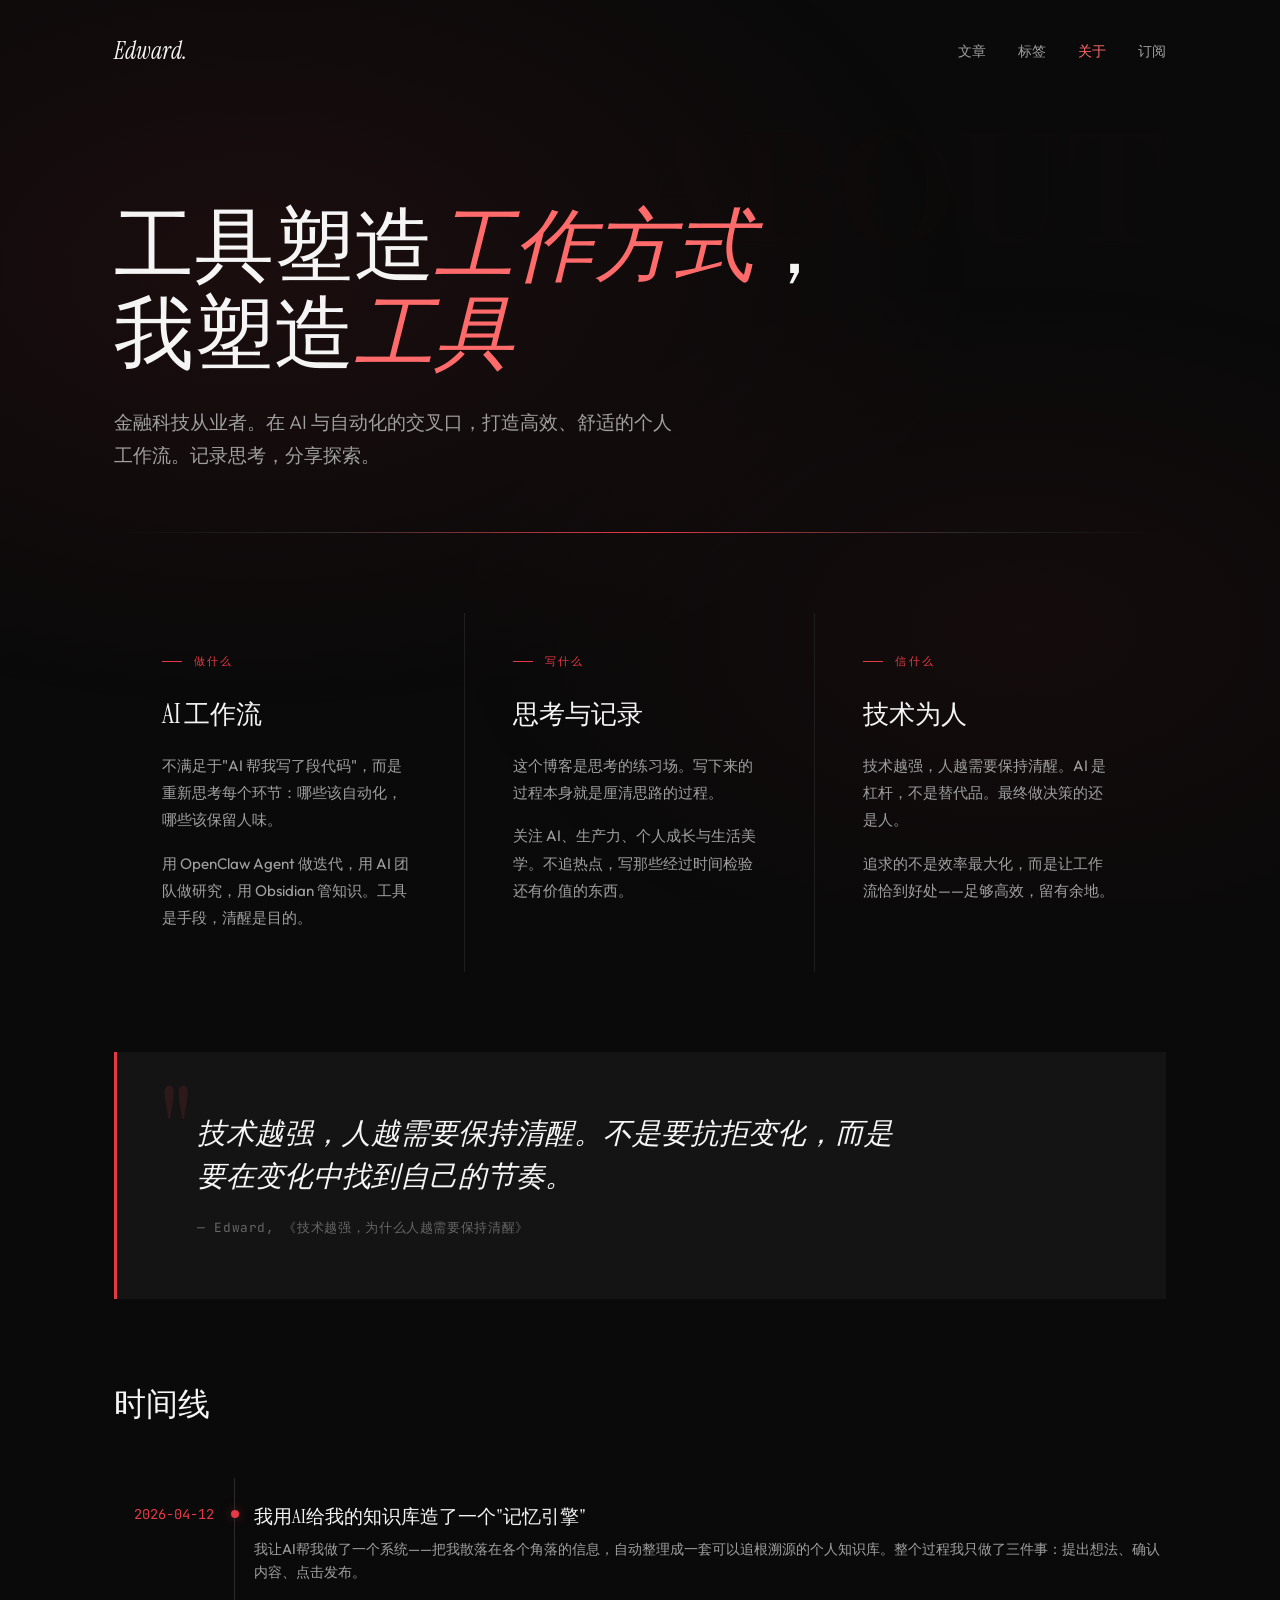
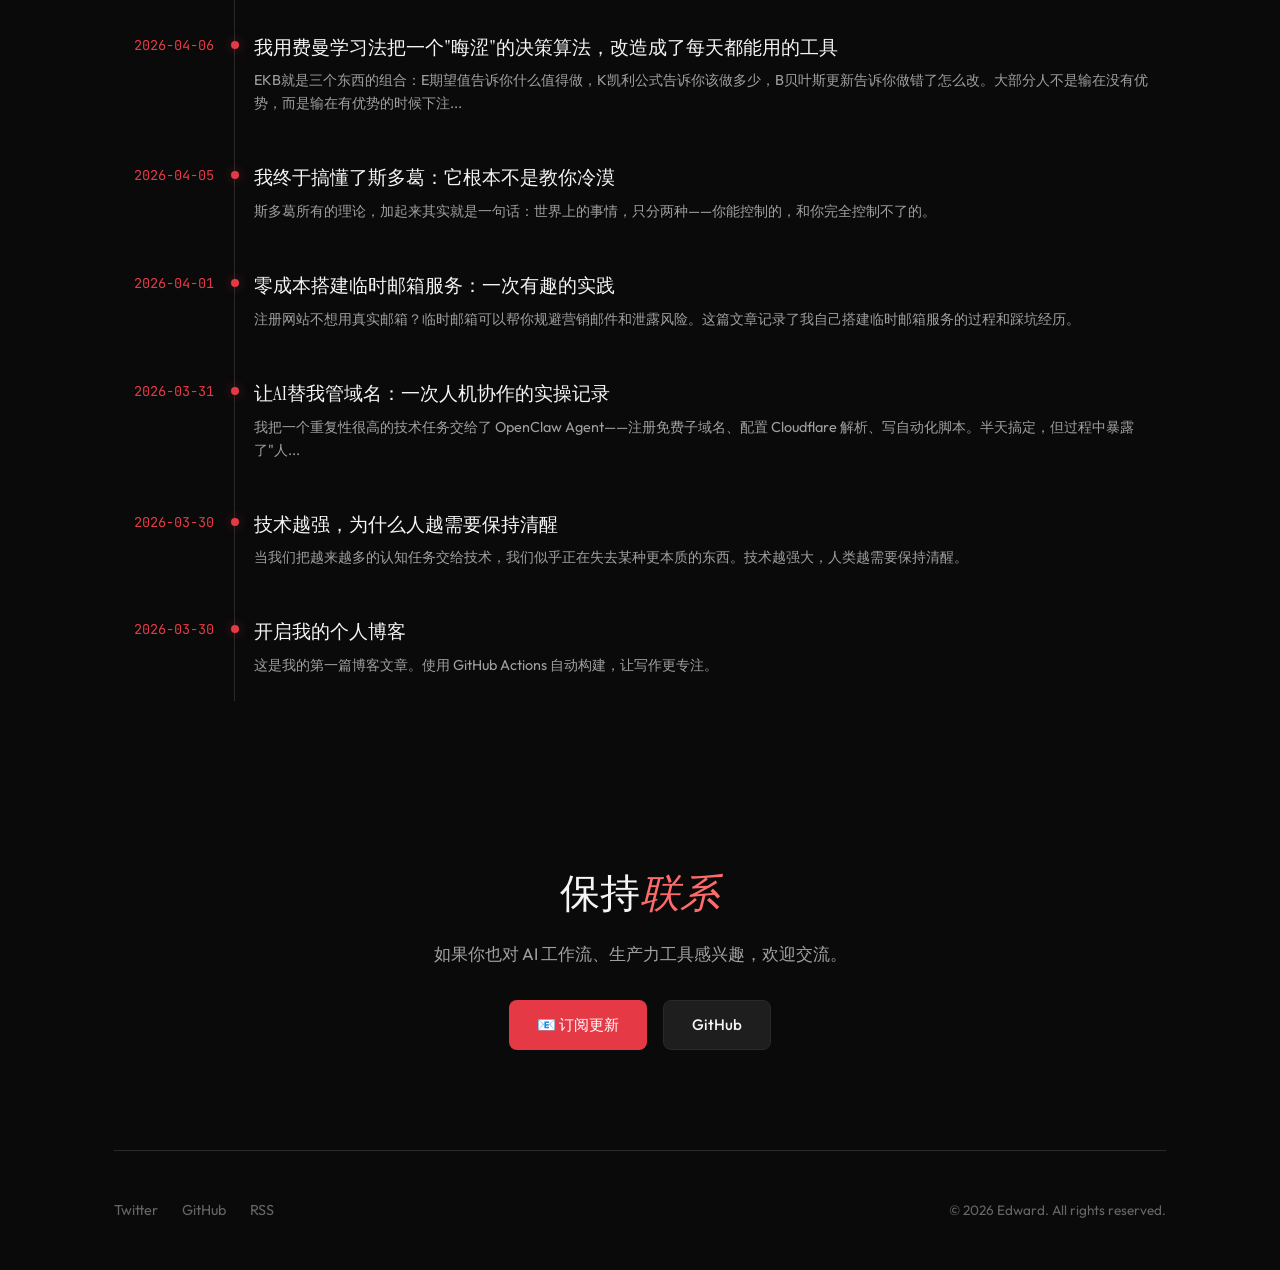
==== commit c6bcec7c: "Deploying to gh-pages from @ edwardqiu1976/edwardqiu1976.github.io@13899ae46696248c5aca1248c4ce99362" ====
--- a/about.html
+++ b/about.html
@@ -390,6 +390,13 @@
         <h2>时间线</h2>
         <ul class="timeline-list">
           <li class="timeline-item">
+            <span class="timeline-year">2026-04-12</span>
+            <div class="timeline-content">
+              <h4><a href="posts/我用AI给我的知识库造了一个记忆引擎.html">我用AI给我的知识库造了一个"记忆引擎"</a></h4>
+              <p>我让AI帮我做了一个系统——把我散落在各个角落的信息，自动整理成一套可以追根溯源的个人知识库。整个过程我只做了三件事：提出想法、确认内容、点击发布。</p>
+            </div>
+          </li>
+          <li class="timeline-item">
             <span class="timeline-year">2026-04-06</span>
             <div class="timeline-content">
               <h4><a href="posts/我用费曼学习法把EKB决策算法改造成每天都能用的工具.html">我用费曼学习法把一个"晦涩"的决策算法，改造成了每天都能用的工具</a></h4>
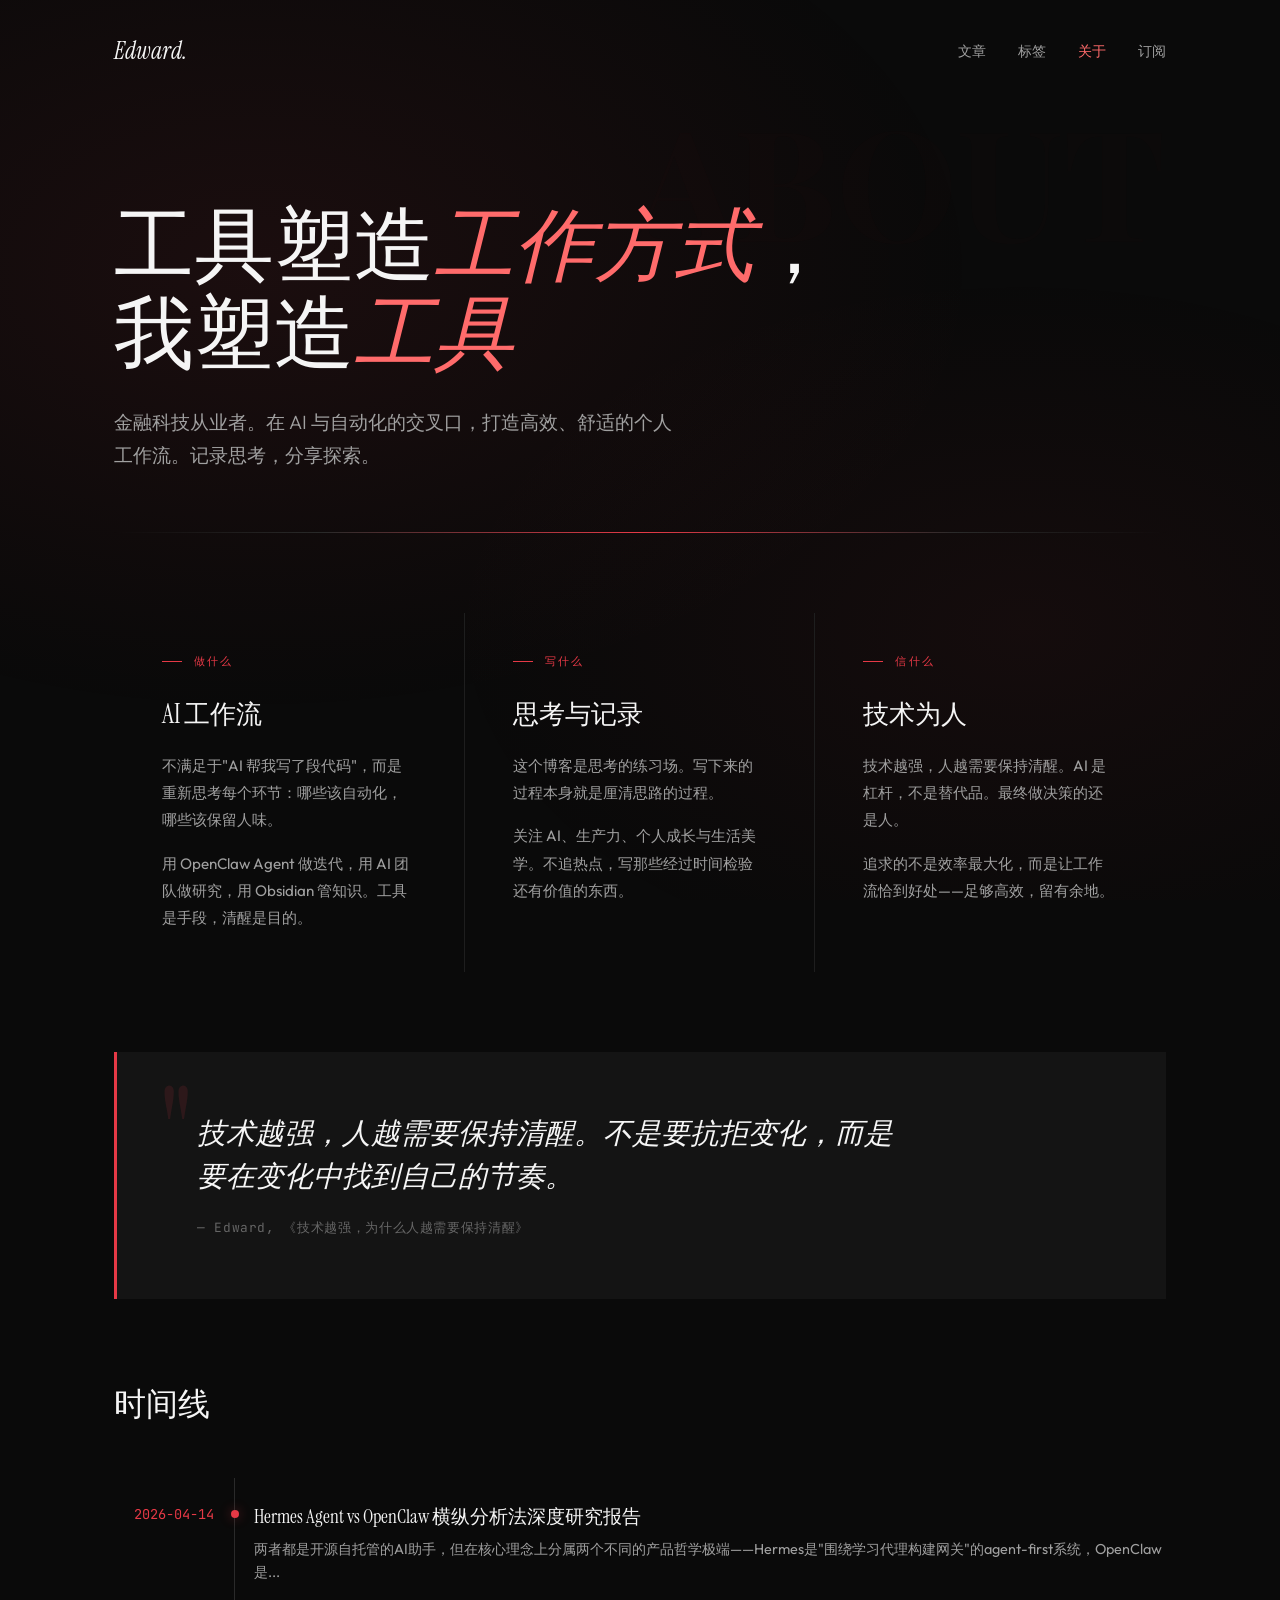
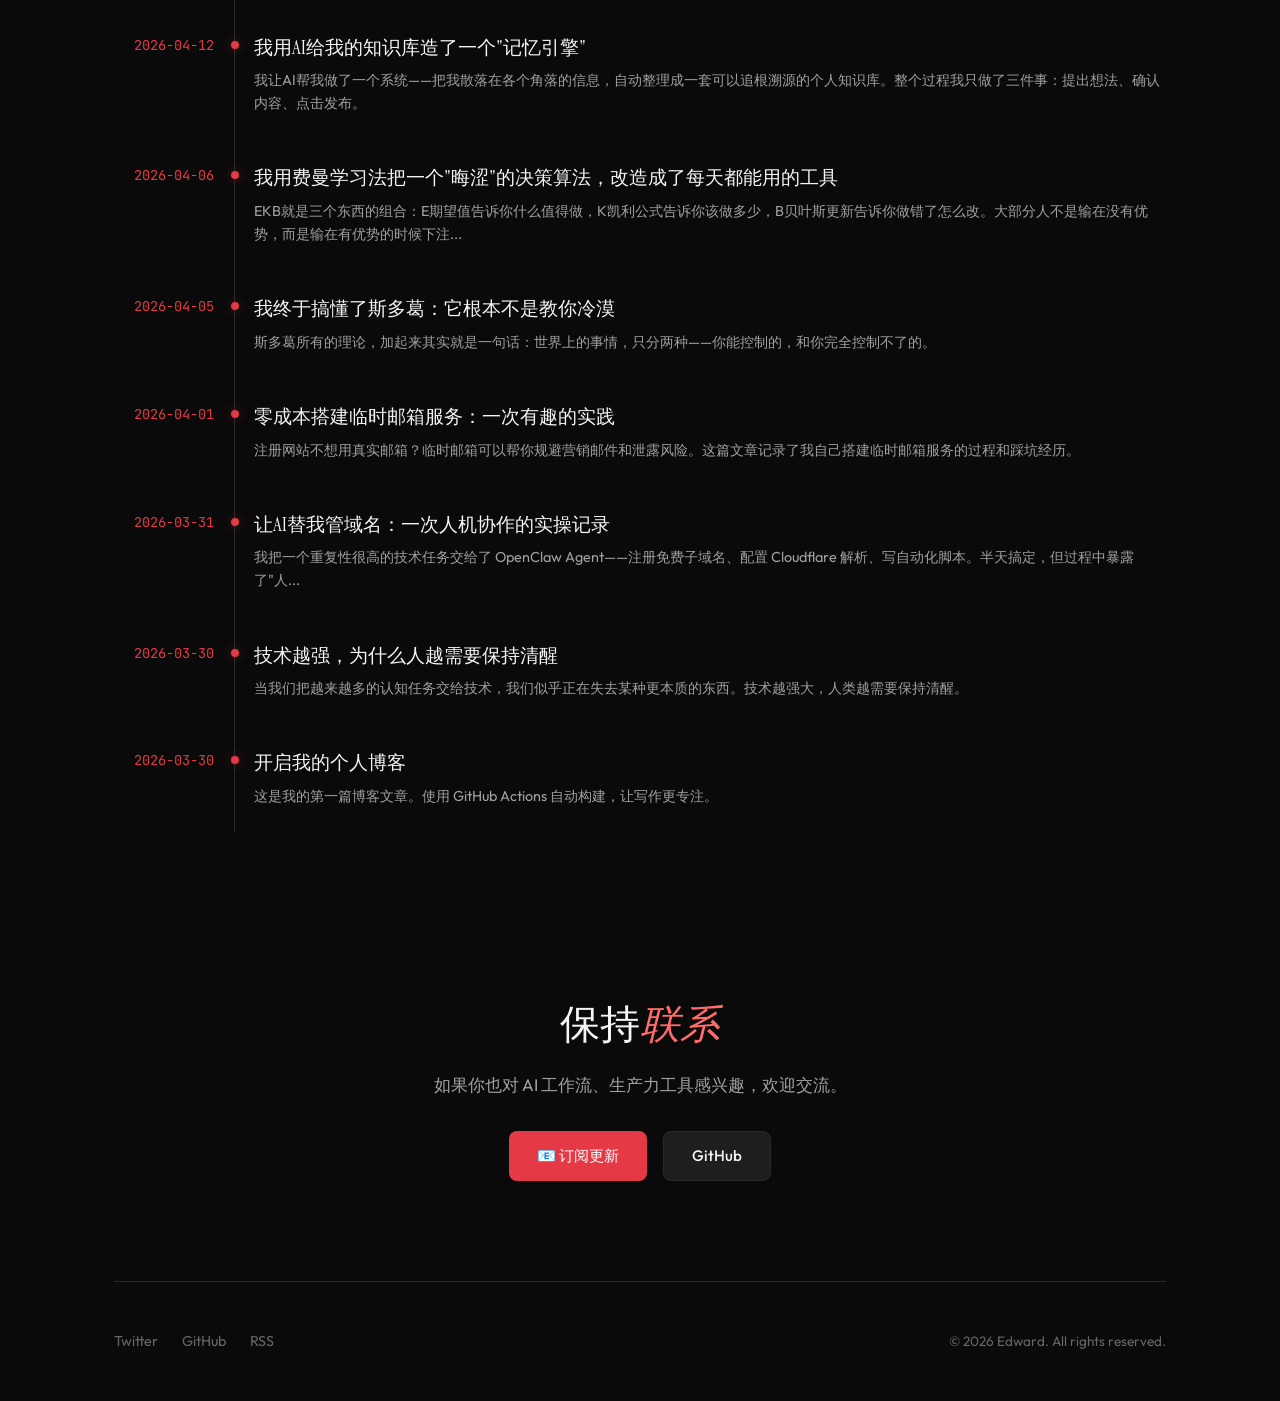
==== commit 99592b71: "Deploying to gh-pages from @ edwardqiu1976/edwardqiu1976.github.io@36a7079c753337aed2015102dc9a3c72b" ====
--- a/about.html
+++ b/about.html
@@ -390,6 +390,13 @@
         <h2>时间线</h2>
         <ul class="timeline-list">
           <li class="timeline-item">
+            <span class="timeline-year">2026-04-14</span>
+            <div class="timeline-content">
+              <h4><a href="posts/hermes-agent-vs-openclaw横纵分析法深度研究报告.html">Hermes Agent vs OpenClaw 横纵分析法深度研究报告</a></h4>
+              <p>两者都是开源自托管的AI助手，但在核心理念上分属两个不同的产品哲学极端——Hermes是"围绕学习代理构建网关"的agent-first系统，OpenClaw是...</p>
+            </div>
+          </li>
+          <li class="timeline-item">
             <span class="timeline-year">2026-04-12</span>
             <div class="timeline-content">
               <h4><a href="posts/我用AI给我的知识库造了一个记忆引擎.html">我用AI给我的知识库造了一个"记忆引擎"</a></h4>
